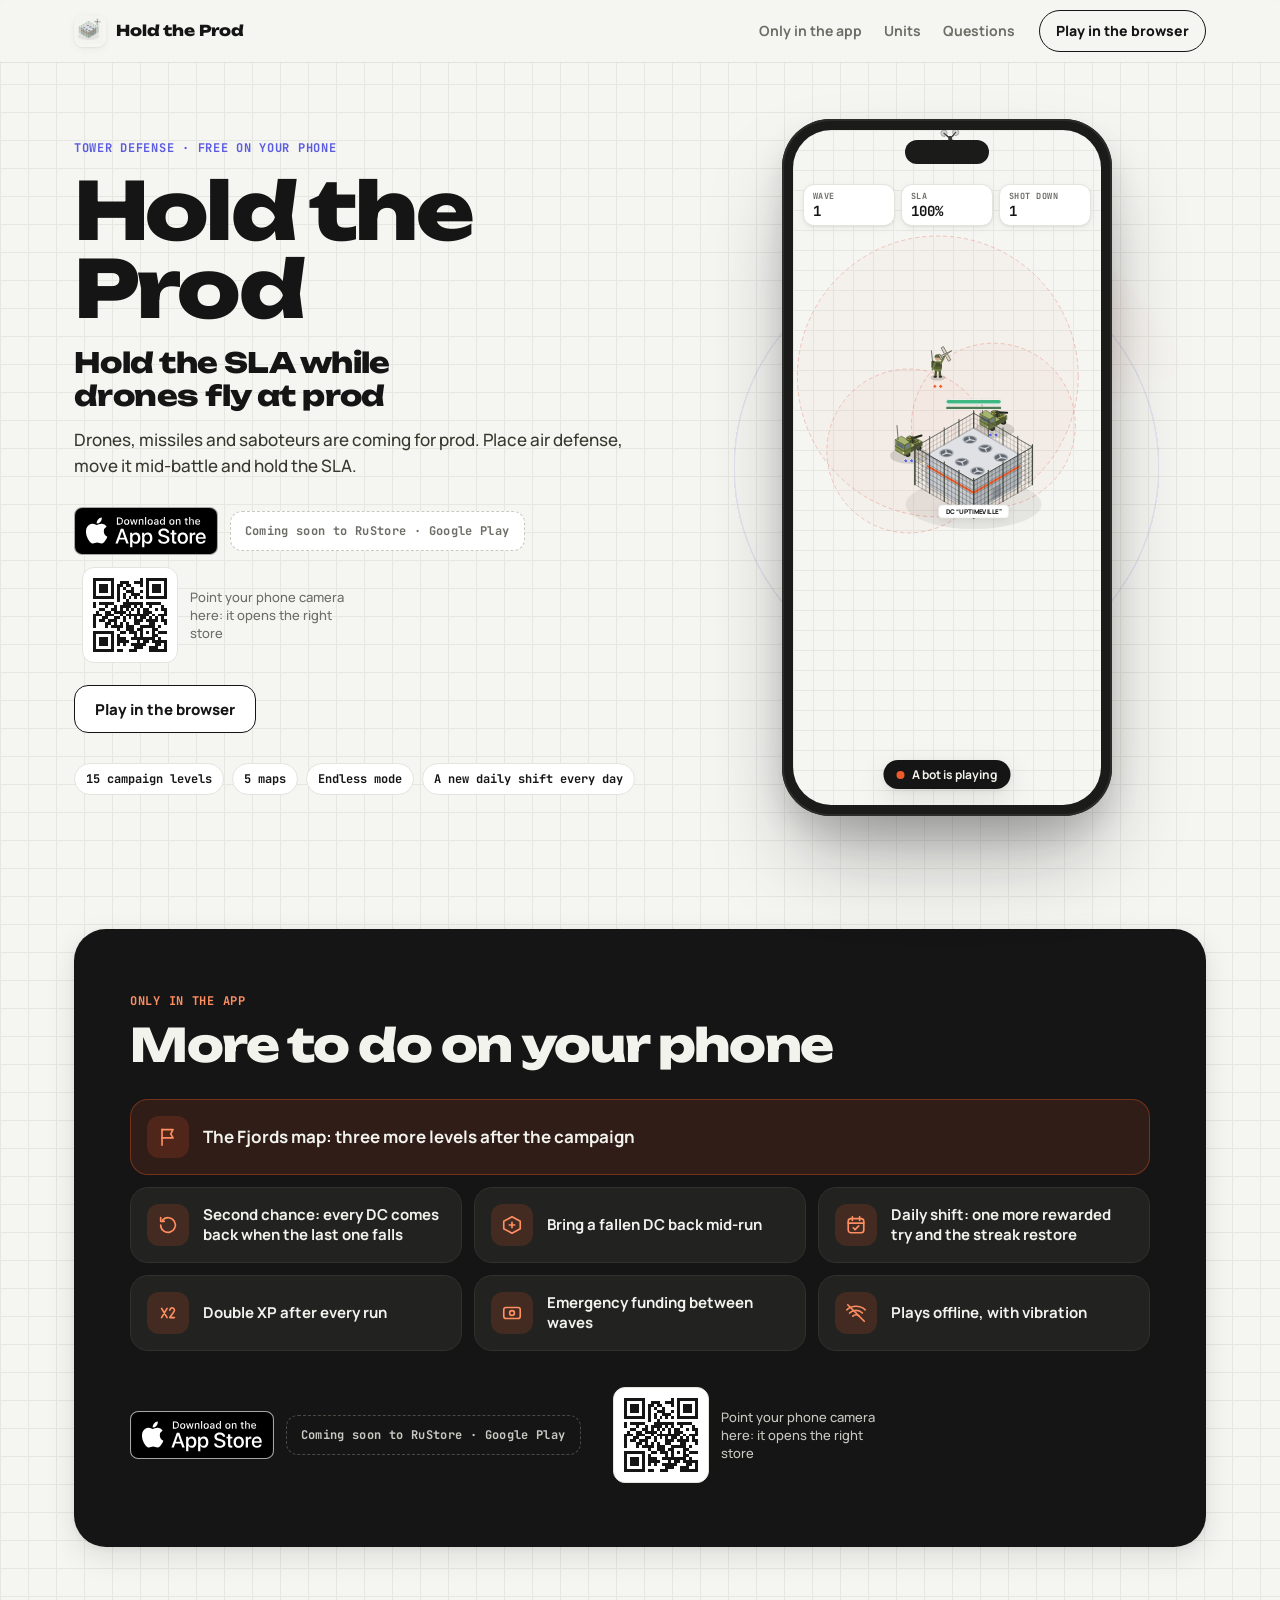
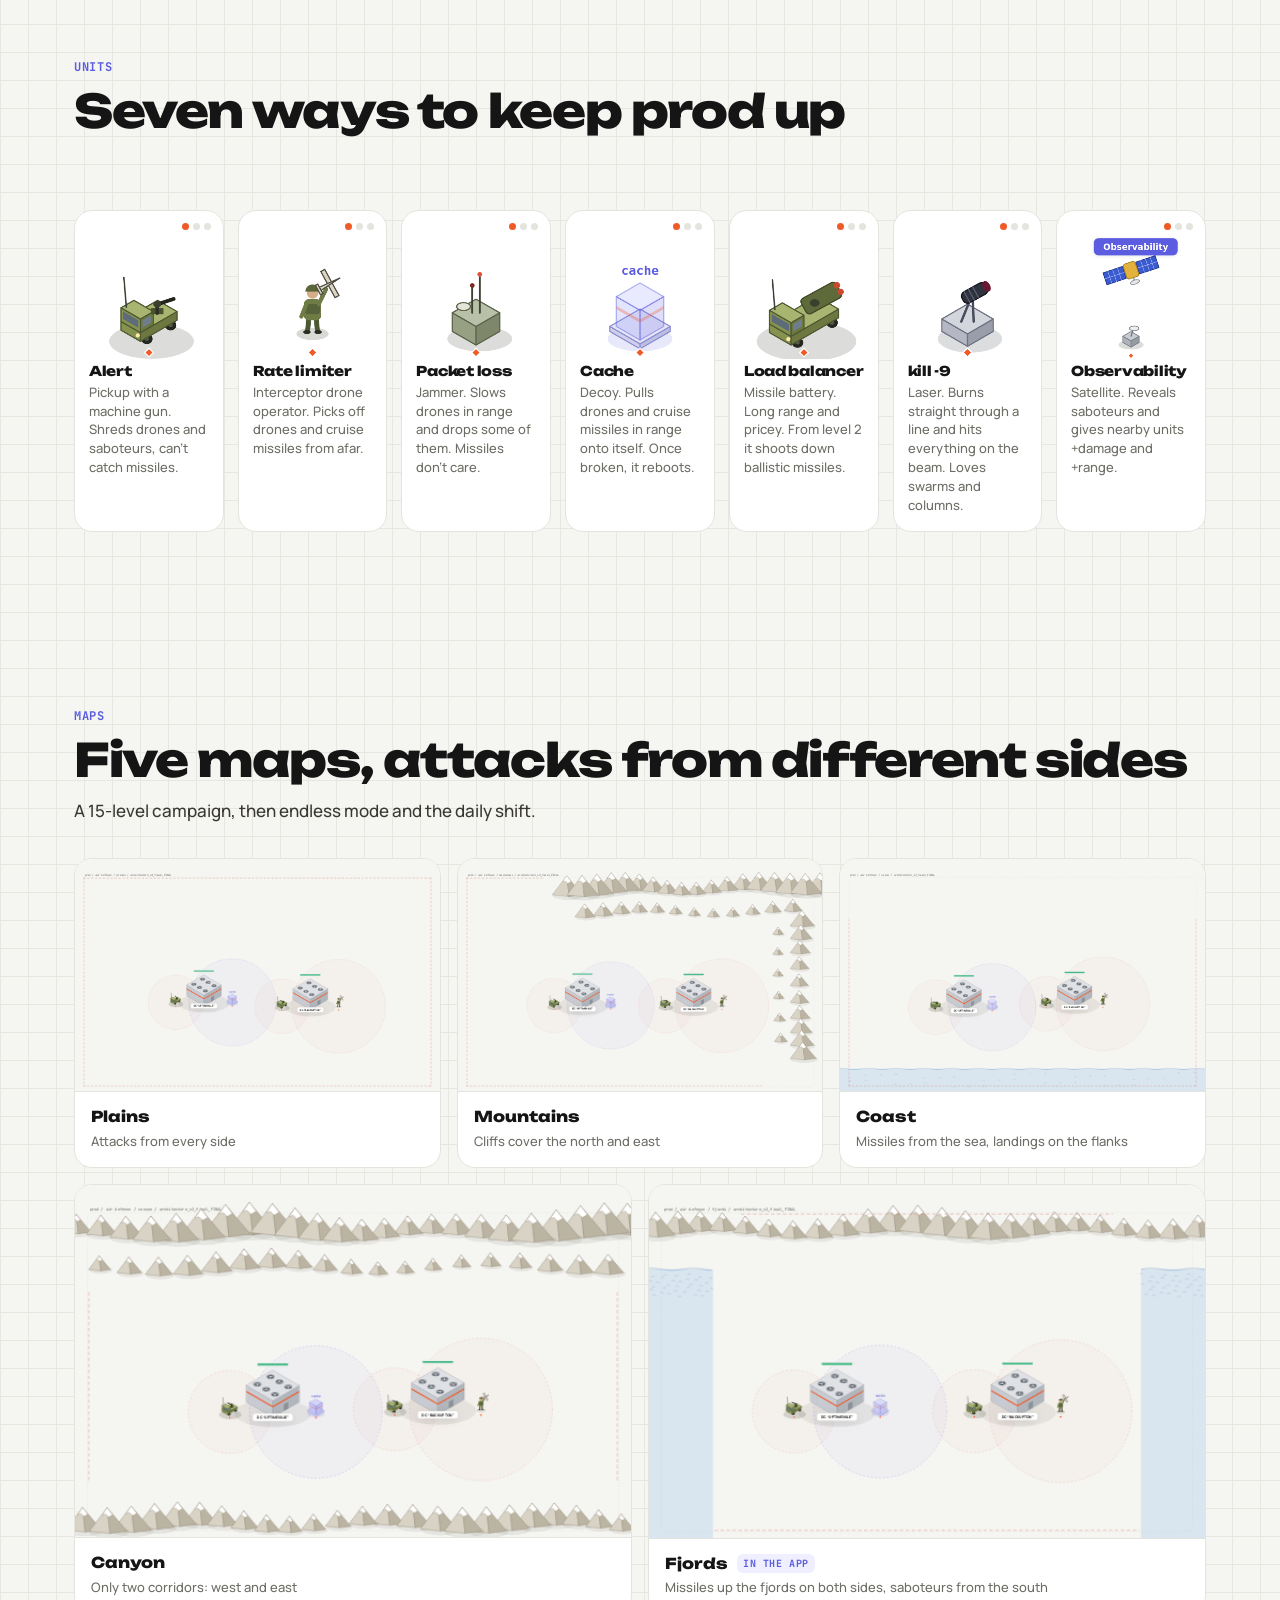
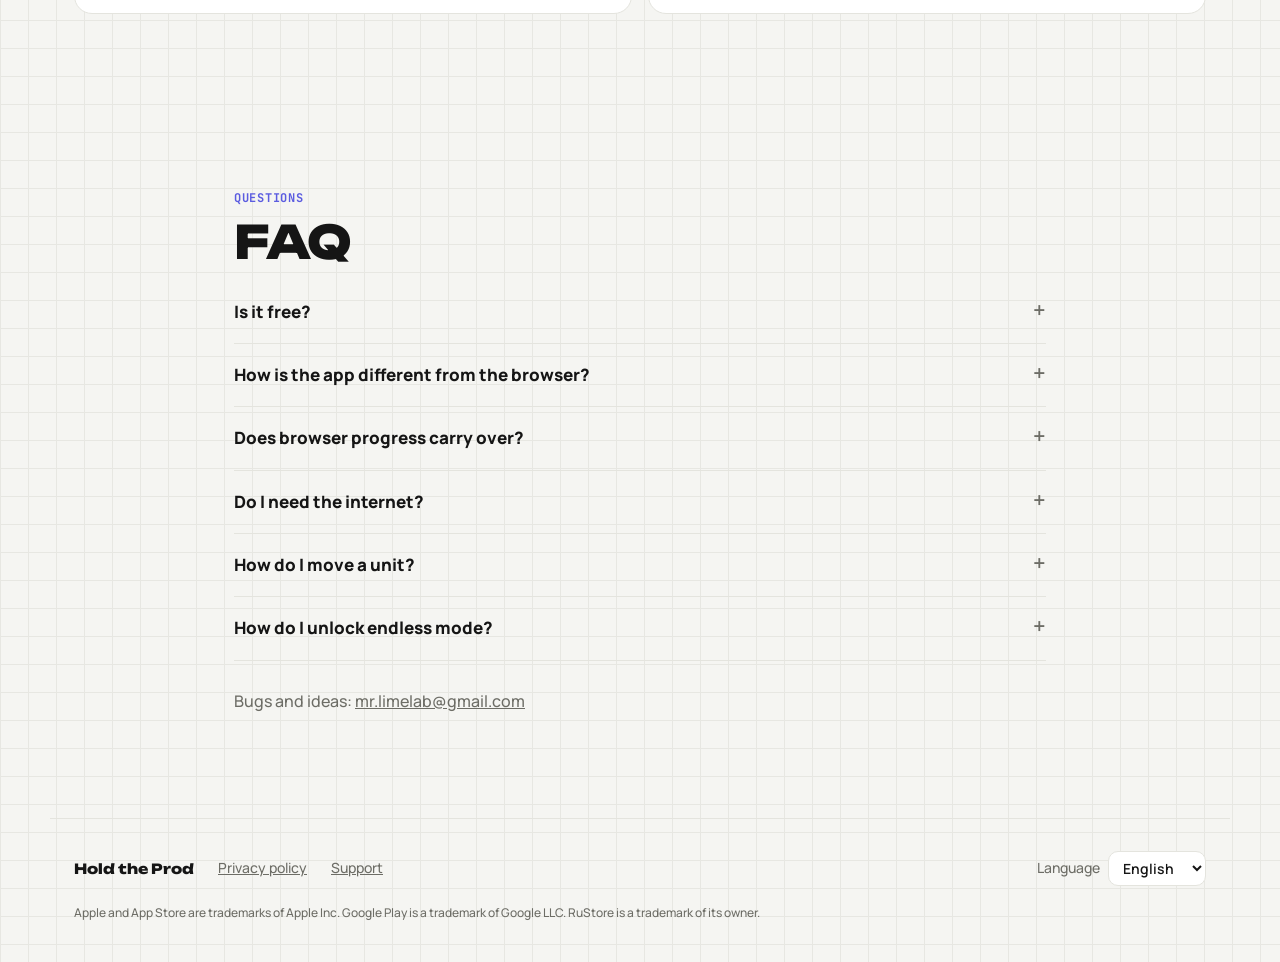
==== get/index.html @ 1a493202 "Обновление сайта" ====
<!doctype html>
<html lang="ru">
<head>
<meta charset="utf-8">
<meta name="viewport" content="width=device-width, initial-scale=1, viewport-fit=cover">
<meta name="robots" content="noindex">
<title>Собес в бигтех</title>
<link rel="icon" type="image/png" href="../assets/icon-192-Cb7BPJ0n.png">
  <script type="module" crossorigin src="../assets/get-COyIRzMe.js"></script>
  <link rel="modulepreload" crossorigin href="../assets/text-DWmyIHHG.js">
  <link rel="stylesheet" crossorigin href="../assets/text-DIE9NiNs.css">
</head>
<body data-get>
<main class="get-page">
  <img class="get-icon" src="../assets/icon-192-Cb7BPJ0n.png" alt="" width="88" height="88">
  <h1 id="title">Собес в бигтех</h1>
  <p id="msg">Открываем стор…</p>
  <div class="get" id="stores">
    <noscript>
      <a href="https://www.rustore.ru/catalog/app/ru.gomerge.holdtheprod">RuStore</a> ·
      <a href="https://apps.apple.com/app/id6823739955">App Store</a> ·
      <a href="https://play.google.com/store/apps/details?id=ru.gomerge.holdtheprod">Google Play</a>
    </noscript>
  </div>
  <a class="play" id="play" href="../play/">Играть в браузере</a>
</main>
</body>
</html>
---- assets/text-DIE9NiNs.css ----
@font-face{font-family:Unbounded;font-style:normal;font-display:swap;font-weight:700;src:url(./unbounded-cyrillic-700-normal-BnWDpkfm.woff2) format("woff2");unicode-range:U+0301,U+0400-045F,U+0490-0491,U+04B0-04B1,U+2116}@font-face{font-family:Unbounded;font-style:normal;font-display:swap;font-weight:700;src:url(./unbounded-latin-700-normal-CaoNriVp.woff2) format("woff2");unicode-range:U+0000-00FF,U+0131,U+0152-0153,U+02BB-02BC,U+02C6,U+02DA,U+02DC,U+0304,U+0308,U+0329,U+2000-206F,U+20AC,U+2122,U+2191,U+2193,U+2212,U+2215,U+FEFF,U+FFFD}@font-face{font-family:Unbounded;font-style:normal;font-display:swap;font-weight:800;src:url(./unbounded-cyrillic-800-normal--HlTIRd4.woff2) format("woff2");unicode-range:U+0301,U+0400-045F,U+0490-0491,U+04B0-04B1,U+2116}@font-face{font-family:Unbounded;font-style:normal;font-display:swap;font-weight:800;src:url(./unbounded-latin-800-normal-CN2Hxyoo.woff2) format("woff2");unicode-range:U+0000-00FF,U+0131,U+0152-0153,U+02BB-02BC,U+02C6,U+02DA,U+02DC,U+0304,U+0308,U+0329,U+2000-206F,U+20AC,U+2122,U+2191,U+2193,U+2212,U+2215,U+FEFF,U+FFFD}@font-face{font-family:Manrope;font-style:normal;font-display:swap;font-weight:500;src:url(./manrope-cyrillic-500-normal-B1OEZity.woff2) format("woff2");unicode-range:U+0301,U+0400-045F,U+0490-0491,U+04B0-04B1,U+2116}@font-face{font-family:Manrope;font-style:normal;font-display:swap;font-weight:500;src:url(./manrope-latin-500-normal-BYYD-dBL.woff2) format("woff2");unicode-range:U+0000-00FF,U+0131,U+0152-0153,U+02BB-02BC,U+02C6,U+02DA,U+02DC,U+0304,U+0308,U+0329,U+2000-206F,U+20AC,U+2122,U+2191,U+2193,U+2212,U+2215,U+FEFF,U+FFFD}@font-face{font-family:Manrope;font-style:normal;font-display:swap;font-weight:600;src:url(./manrope-cyrillic-600-normal-DvRl3Mj-.woff2) format("woff2");unicode-range:U+0301,U+0400-045F,U+0490-0491,U+04B0-04B1,U+2116}@font-face{font-family:Manrope;font-style:normal;font-display:swap;font-weight:600;src:url(./manrope-latin-600-normal-4f0koTD-.woff2) format("woff2");unicode-range:U+0000-00FF,U+0131,U+0152-0153,U+02BB-02BC,U+02C6,U+02DA,U+02DC,U+0304,U+0308,U+0329,U+2000-206F,U+20AC,U+2122,U+2191,U+2193,U+2212,U+2215,U+FEFF,U+FFFD}@font-face{font-family:Manrope;font-style:normal;font-display:swap;font-weight:700;src:url(./manrope-cyrillic-700-normal-Dw_fZAg2.woff2) format("woff2");unicode-range:U+0301,U+0400-045F,U+0490-0491,U+04B0-04B1,U+2116}@font-face{font-family:Manrope;font-style:normal;font-display:swap;font-weight:700;src:url(./manrope-latin-700-normal-BZp_XxE4.woff2) format("woff2");unicode-range:U+0000-00FF,U+0131,U+0152-0153,U+02BB-02BC,U+02C6,U+02DA,U+02DC,U+0304,U+0308,U+0329,U+2000-206F,U+20AC,U+2122,U+2191,U+2193,U+2212,U+2215,U+FEFF,U+FFFD}@font-face{font-family:Manrope;font-style:normal;font-display:swap;font-weight:800;src:url(./manrope-cyrillic-800-normal-AvdZ5mAV.woff2) format("woff2");unicode-range:U+0301,U+0400-045F,U+0490-0491,U+04B0-04B1,U+2116}@font-face{font-family:Manrope;font-style:normal;font-display:swap;font-weight:800;src:url(./manrope-latin-800-normal-BfWYOv1c.woff2) format("woff2");unicode-range:U+0000-00FF,U+0131,U+0152-0153,U+02BB-02BC,U+02C6,U+02DA,U+02DC,U+0304,U+0308,U+0329,U+2000-206F,U+20AC,U+2122,U+2191,U+2193,U+2212,U+2215,U+FEFF,U+FFFD}@font-face{font-family:JetBrains Mono;font-style:normal;font-display:swap;font-weight:500;src:url(./jetbrains-mono-cyrillic-500-normal-DmUKJPL_.woff2) format("woff2");unicode-range:U+0301,U+0400-045F,U+0490-0491,U+04B0-04B1,U+2116}@font-face{font-family:JetBrains Mono;font-style:normal;font-display:swap;font-weight:500;src:url(./jetbrains-mono-latin-500-normal-BWZEU5yA.woff2) format("woff2");unicode-range:U+0000-00FF,U+0131,U+0152-0153,U+02BB-02BC,U+02C6,U+02DA,U+02DC,U+0304,U+0308,U+0329,U+2000-206F,U+20AC,U+2122,U+2191,U+2193,U+2212,U+2215,U+FEFF,U+FFFD}@font-face{font-family:JetBrains Mono;font-style:normal;font-display:swap;font-weight:700;src:url(./jetbrains-mono-cyrillic-700-normal-BWTpRfYl.woff2) format("woff2");unicode-range:U+0301,U+0400-045F,U+0490-0491,U+04B0-04B1,U+2116}@font-face{font-family:JetBrains Mono;font-style:normal;font-display:swap;font-weight:700;src:url(./jetbrains-mono-latin-700-normal-BYuf6tUa.woff2) format("woff2");unicode-range:U+0000-00FF,U+0131,U+0152-0153,U+02BB-02BC,U+02C6,U+02DA,U+02DC,U+0304,U+0308,U+0329,U+2000-206F,U+20AC,U+2122,U+2191,U+2193,U+2212,U+2215,U+FEFF,U+FFFD}@font-face{font-family:Manrope;font-style:normal;font-display:swap;font-weight:500;src:url(./manrope-latin-ext-500-normal-dm74KBQw.woff2) format("woff2");unicode-range:U+20BD}@font-face{font-family:Manrope;font-style:normal;font-display:swap;font-weight:600;src:url(./manrope-latin-ext-600-normal-_gBojHdJ.woff2) format("woff2");unicode-range:U+20BD}@font-face{font-family:Manrope;font-style:normal;font-display:swap;font-weight:700;src:url(./manrope-latin-ext-700-normal-DYOwVNan.woff2) format("woff2");unicode-range:U+20BD}@font-face{font-family:Manrope;font-style:normal;font-display:swap;font-weight:800;src:url(./manrope-latin-ext-800-normal-DdFx7KEb.woff2) format("woff2");unicode-range:U+20BD}@font-face{font-family:JetBrains Mono;font-style:normal;font-display:swap;font-weight:500;src:url(./jetbrains-mono-latin-ext-500-normal-Cut-4mMH.woff2) format("woff2");unicode-range:U+20BD}@font-face{font-family:JetBrains Mono;font-style:normal;font-display:swap;font-weight:700;src:url(./jetbrains-mono-latin-ext-700-normal-CZipNAKV.woff2) format("woff2");unicode-range:U+20BD}:root{--paper:#f5f5f2;--grid:#e7e7e2;--ink:#151515;--muted:#6d6d66;--panel:#ffffff;--line:#e4e4de;--hover:#f3f3ef;--orange:#f05a28;--mint:#3fb883;--violet:#5b5ce0;--violet-soft:#efefff;--danger:#e0533d;--display:"Unbounded","Arial Black",system-ui,sans-serif;--body:"Manrope",system-ui,-apple-system,"Segoe UI",sans-serif;--mono:"JetBrains Mono",ui-monospace,Menlo,monospace;--sh-s:0 1px 2px rgba(20,20,20,.06),0 2px 8px rgba(20,20,20,.05);--sh-m:0 10px 30px rgba(20,20,20,.1),0 2px 6px rgba(20,20,20,.06);color-scheme:light}*{box-sizing:border-box}[hidden]{display:none!important}html{-webkit-text-size-adjust:100%;text-size-adjust:100%;scroll-behavior:smooth;scroll-padding-top:72px}body{margin:0;background-color:var(--paper);background-image:linear-gradient(var(--grid) 1px,transparent 1px),linear-gradient(90deg,var(--grid) 1px,transparent 1px);background-size:28px 28px;color:var(--ink);font:16px/1.55 var(--body);overflow-x:hidden}a{color:inherit}img{max-width:100%}button{font-family:inherit;color:inherit}:focus-visible{outline:2px solid var(--violet);outline-offset:3px;border-radius:6px}.eyebrow{font:700 12px var(--mono);letter-spacing:.06em;text-transform:uppercase;color:var(--violet)}.nav{position:sticky;top:0;z-index:20;display:flex;align-items:center;gap:24px;padding:10px max(24px,calc((100% - 1180px)/2 + 24px));background:#f5f5f2db;-webkit-backdrop-filter:blur(10px);backdrop-filter:blur(10px);border-bottom:1px solid var(--line)}.logo{display:flex;align-items:center;gap:10px;text-decoration:none;font:800 15px var(--display);letter-spacing:-.01em;white-space:nowrap}.logo img{border-radius:9px;box-shadow:var(--sh-s)}.links{display:flex;gap:22px;margin-left:auto}.links a{text-decoration:none;font-weight:700;font-size:14px;color:var(--muted)}.links a:hover{color:var(--ink)}.nav-play{text-decoration:none;font-weight:800;font-size:14px;padding:9px 16px;border-radius:999px;border:1.5px solid var(--ink);white-space:nowrap;transition:background .15s,color .15s}.nav-play:hover{background:var(--ink);color:var(--panel)}.hero{display:grid;grid-template-columns:minmax(0,1.05fr) minmax(0,.95fr);gap:40px;align-items:center;max-width:1180px;margin:0 auto;padding:40px 24px 72px;min-height:calc(100svh - 58px)}.hero h1{font:800 clamp(44px,6.2vw,84px)/.98 var(--display);letter-spacing:-.035em;margin:16px 0 18px;text-wrap:balance}.tagline{font:800 clamp(20px,2.2vw,28px)/1.2 var(--display);letter-spacing:-.02em;margin:0 0 14px;text-wrap:balance}.lead{font-size:17px;color:#38382f;max-width:50ch;margin:0 0 28px}.get{display:flex;flex-wrap:wrap;align-items:center;gap:12px}.badge{display:block;line-height:0;border-radius:9px;transition:transform .15s}.badge:hover{transform:translateY(-2px)}.badge img{height:48px;width:auto}.soon{display:inline-flex;align-items:center;min-height:40px;padding:6px 14px;border:1.5px dashed #c9c9c1;border-radius:12px;background:var(--panel);font:700 12px var(--mono);letter-spacing:.03em;color:var(--muted)}.qr{margin:0;display:flex;align-items:center;gap:12px;font-size:13px;line-height:1.4;color:var(--muted);max-width:270px}.qr img{width:96px;height:96px;flex:none;padding:4px;background:#fff;border:1px solid var(--line);border-radius:12px;image-rendering:pixelated}.hero .get .qr{margin-left:8px}.web{display:flex;flex-wrap:wrap;align-items:center;gap:8px 14px;margin-top:22px}.play{display:inline-flex;align-items:center;gap:10px;height:48px;padding:0 20px;border-radius:14px;border:1.5px solid var(--ink);font-weight:800;font-size:15px;text-decoration:none;background:var(--panel);transition:background .15s,color .15s}.play:hover,.no-store .play{background:var(--ink);color:var(--panel)}.no-store .play:before{content:"";width:9px;height:9px;border-radius:50%;background:var(--orange)}.facts{list-style:none;display:flex;flex-wrap:wrap;gap:8px;margin:30px 0 0;padding:0}.facts li{font:600 12px var(--mono);padding:7px 11px;border:1px solid var(--line);border-radius:999px;background:var(--panel)}.stage{position:relative;display:grid;place-items:center;min-height:min(720px,calc(100svh - 120px))}.radar{position:absolute;width:min(600px,100%);aspect-ratio:1;border-radius:50%;pointer-events:none;background:repeating-radial-gradient(circle,transparent 0 69px,rgba(91,92,224,.14) 70px 71px);-webkit-mask:radial-gradient(circle,#000 55%,transparent 72%);mask:radial-gradient(circle,#000 55%,transparent 72%)}.radar:after{content:"";position:absolute;inset:0;border-radius:50%;background:conic-gradient(from 0deg,#f05a2838,#f05a2800 70deg);animation:sweep 5s linear infinite}@keyframes sweep{to{transform:rotate(360deg)}}.phone{position:relative;width:min(330px,78vw);aspect-ratio:9/19;padding:11px;border-radius:48px;background:#1b1b1a;box-shadow:0 0 0 2px #2c2c2a inset,0 50px 90px -20px #14141461,0 18px 30px #1414141f;animation:float 7s ease-in-out infinite}.phone:before{content:"";position:absolute;z-index:3;top:21px;left:50%;width:84px;height:24px;margin-left:-42px;border-radius:14px;background:#1b1b1a}@keyframes float{50%{transform:translateY(-10px)}}.screen{position:relative;width:100%;height:100%;overflow:hidden;border-radius:38px;background-color:var(--paper);background-image:linear-gradient(var(--grid) 1px,transparent 1px),linear-gradient(90deg,var(--grid) 1px,transparent 1px);background-size:20px 20px}#battle{display:block;width:100%;height:100%}.phud{position:absolute;top:54px;left:10px;right:10px;display:flex;gap:6px;pointer-events:none}.phud span{flex:1;display:flex;flex-direction:column;padding:5px 9px;background:var(--panel);border:1px solid var(--line);border-radius:11px;box-shadow:var(--sh-s)}.phud small{font:700 8.5px var(--mono);letter-spacing:.06em;text-transform:uppercase;color:var(--muted)}.phud b{font:700 14px var(--mono);font-variant-numeric:tabular-nums}.live{position:absolute;left:50%;bottom:16px;transform:translate(-50%);display:flex;align-items:center;gap:8px;padding:6px 13px;border-radius:999px;background:var(--ink);color:#f3f3ee;font:700 12px var(--body);white-space:nowrap;box-shadow:var(--sh-m)}.live i{width:8px;height:8px;border-radius:50%;background:var(--orange);animation:blink 1.4s ease-in-out infinite}@keyframes blink{50%{opacity:.25}}.bot-end{position:absolute;inset:0;z-index:2;display:flex;flex-direction:column;align-items:center;justify-content:center;gap:16px;padding:28px;text-align:center;background:#f5f5f2e6;animation:fade .35s ease-out}.bot-end b{font:800 19px/1.25 var(--display);letter-spacing:-.02em;text-wrap:balance}.bot-end .get{justify-content:center}.bot-end .badge img{height:42px}.bot-end .soon{display:none}@keyframes fade{0%{opacity:0}}.watch{position:absolute;left:50%;top:50%;transform:translate(-50%,-50%);height:48px;padding:0 20px;border:0;border-radius:14px;background:var(--ink);color:var(--panel);font:800 15px var(--body);cursor:pointer;box-shadow:var(--sh-m)}.sec{max-width:1180px;margin:0 auto;padding:88px 24px}.sec h2{font:800 clamp(28px,3.6vw,46px)/1.05 var(--display);letter-spacing:-.03em;margin:12px 0 14px;text-wrap:balance}.sec-lead{max-width:62ch;color:#38382f;font-size:17px;margin:0 0 34px}.app{max-width:1132px;margin:24px auto;padding:64px 56px;border-radius:32px;background:var(--ink);color:#f3f3ee;box-shadow:var(--sh-m)}.app .eyebrow{color:#ff8f62}.app h2{margin-bottom:30px}.app .sec-lead{color:#c9c9c1}.perks{list-style:none;margin:0 0 36px;padding:0;display:grid;grid-template-columns:repeat(3,minmax(0,1fr));gap:12px}.perk{display:flex;align-items:center;gap:14px;padding:16px;border-radius:18px;background:#222220;border:1px solid #31312e;font-weight:700;font-size:15px;line-height:1.35}.perk.wide{grid-column:1/-1;background:#f05a281f;border-color:#f05a2859;font-size:17px}.pi{flex:none;display:grid;place-items:center;width:42px;height:42px;border-radius:12px;background:#f05a2829;color:#ff8f62}.pi svg{width:22px;height:22px;fill:none;stroke:currentColor;stroke-width:1.8;stroke-linecap:round;stroke-linejoin:round}.get-row{display:flex;flex-wrap:wrap;align-items:center;gap:20px 32px}.app .soon{background:transparent;border-color:#4a4a45;color:#c9c9c1}.app .qr{color:#c9c9c1}.units{display:grid;grid-template-columns:repeat(auto-fill,minmax(140px,1fr));gap:14px}.unit{position:relative;padding:10px 14px 16px;background:var(--panel);border:1px solid var(--line);border-radius:18px;cursor:pointer;transition:transform .2s,box-shadow .2s}.unit:hover{transform:translateY(-4px);box-shadow:var(--sh-m)}.unit canvas{display:block;width:100%;height:auto;aspect-ratio:130/150}.unit .lv{position:absolute;top:12px;right:12px;display:flex;gap:4px}.unit .lv i{width:7px;height:7px;border-radius:50%;background:var(--line)}.unit .lv i.on{background:var(--orange)}.unit h3{margin:4px 0;font:800 13.5px var(--display);letter-spacing:-.02em;overflow-wrap:break-word}.unit p{margin:0;font-size:13px;line-height:1.45;color:var(--muted)}.maps{display:grid;grid-template-columns:repeat(6,minmax(0,1fr));gap:16px}.map{grid-column:span 2}.map:nth-child(n+4){grid-column:span 3}.map{margin:0;overflow:hidden;background:var(--panel);border:1px solid var(--line);border-radius:18px}.map canvas{display:block;width:100%;height:auto;aspect-ratio:520/330;background:var(--paper)}.map figcaption{padding:12px 16px 16px;border-top:1px solid var(--line)}.map b{font:800 15px var(--display)}.map i{font:700 10px var(--mono);font-style:normal;text-transform:uppercase;letter-spacing:.06em;color:var(--violet);background:var(--violet-soft);padding:3px 6px;border-radius:6px;margin-left:6px;vertical-align:2px}.map span{display:block;font-size:13px;color:var(--muted);margin-top:2px}.faq{max-width:860px}.faq details{border-bottom:1px solid var(--line)}.faq summary{list-style:none;cursor:pointer;display:flex;justify-content:space-between;gap:16px;padding:18px 0;font-weight:800;font-size:17px}.faq summary::-webkit-details-marker{display:none}.faq summary:after{content:"+";font:600 22px/1 var(--body);color:var(--muted);transition:transform .2s}.faq details[open] summary:after{transform:rotate(45deg)}.faq details p{margin:0 0 18px;color:#38382f;max-width:65ch}.contact{margin-top:28px;color:var(--muted)}.foot{max-width:1180px;margin:0 auto;padding:32px 24px 40px;border-top:1px solid var(--line)}.foot-row{display:flex;flex-wrap:wrap;align-items:center;gap:12px 24px;font-size:14px}.foot-row a{color:var(--muted)}.logo-sm{font:800 14px var(--display)}.lang{margin-left:auto;display:flex;align-items:center;gap:8px;color:var(--muted)}.lang select{font:600 14px var(--body);padding:6px 10px;border-radius:10px;border:1px solid var(--line);background:var(--panel);color:var(--ink)}.legal{font-size:12px;color:var(--muted);margin:18px 0 0}.dock{position:fixed;z-index:30;left:12px;right:12px;bottom:max(12px,env(safe-area-inset-bottom));display:flex;justify-content:center;padding:10px;border-radius:18px;background:#fffffff0;-webkit-backdrop-filter:blur(10px);backdrop-filter:blur(10px);border:1px solid var(--line);box-shadow:var(--sh-m);animation:up .3s ease-out}.dock .get{justify-content:center}.dock .soon{display:none}@keyframes up{0%{transform:translateY(120%)}}.pre{opacity:0;transform:translateY(18px);transition:opacity .6s ease,transform .6s cubic-bezier(.2,.7,.2,1)}.pre.in{opacity:1;transform:none}.perk:nth-child(3n+2),.unit:nth-child(4n+2),.map:nth-child(3n+2){transition-delay:.08s}.perk:nth-child(3n),.unit:nth-child(4n+3),.map:nth-child(3n){transition-delay:.16s}.unit:nth-child(4n){transition-delay:.24s}@media(max-width:860px){.nav{gap:12px;padding:10px 16px}.links{display:none}.nav-play{margin-left:auto;padding:8px 12px;font-size:13px}.hero{grid-template-columns:minmax(0,1fr);gap:0;padding:18px 16px 40px;min-height:0}.hero-text{display:contents}.hero .eyebrow{order:1}.hero h1{order:2;font-size:clamp(38px,11vw,56px);margin:10px 0}.tagline{order:3;font-size:19px}.stage{order:4;min-height:0;margin:6px 0 18px}.hero .get{order:5}.web{order:6;margin-top:16px}.lead{order:7;margin:22px 0 0;font-size:16px}.facts{order:8;margin-top:18px}.radar{display:none}.phone{width:100%;aspect-ratio:auto;height:min(56svh,520px);padding:0;border-radius:24px;background:none;box-shadow:var(--sh-m);animation:none}.phone:before{display:none}.screen{border-radius:24px;border:1px solid var(--line)}.phud{top:10px}.badge img{height:52px}.sec{padding:56px 16px}.app{margin:8px;padding:40px 20px;border-radius:24px}.perks{grid-template-columns:minmax(0,1fr)}.units{grid-template-columns:repeat(2,minmax(0,1fr));gap:10px}.maps{grid-template-columns:minmax(0,1fr)}.map,.map:nth-child(n+4){grid-column:auto}.foot{padding-bottom:110px}.lang{margin-left:0}}@media(prefers-reduced-motion:reduce){html{scroll-behavior:auto}.radar:after,.phone,.live i,.bot-end,.dock{animation:none}.pre{opacity:1;transform:none;transition:none}}.get-page{min-height:100svh;display:flex;flex-direction:column;align-items:center;justify-content:center;gap:16px;padding:24px;text-align:center}.get-page h1{margin:0;font:800 28px/1.1 var(--display);letter-spacing:-.02em}.get-page p{margin:0;color:var(--muted)}.get-page .get{justify-content:center}.get-icon{border-radius:22px;box-shadow:var(--sh-m)}
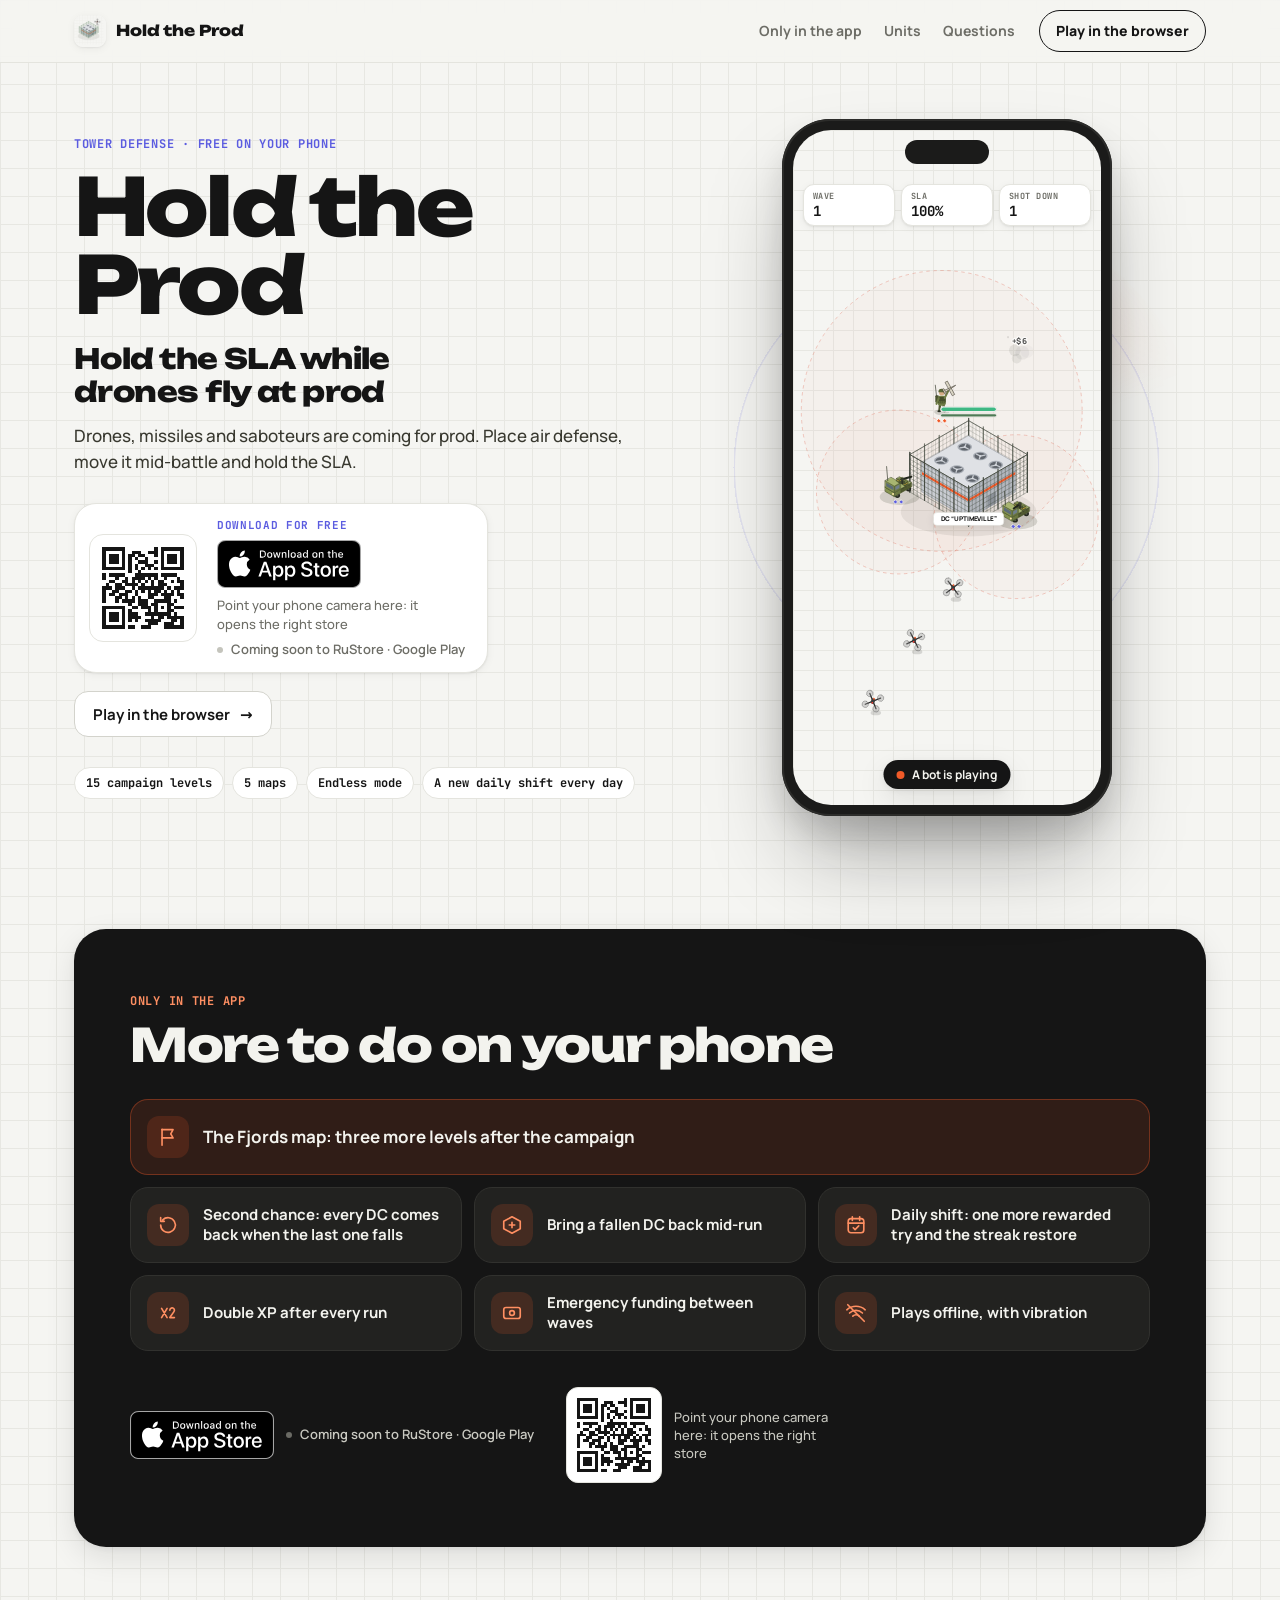
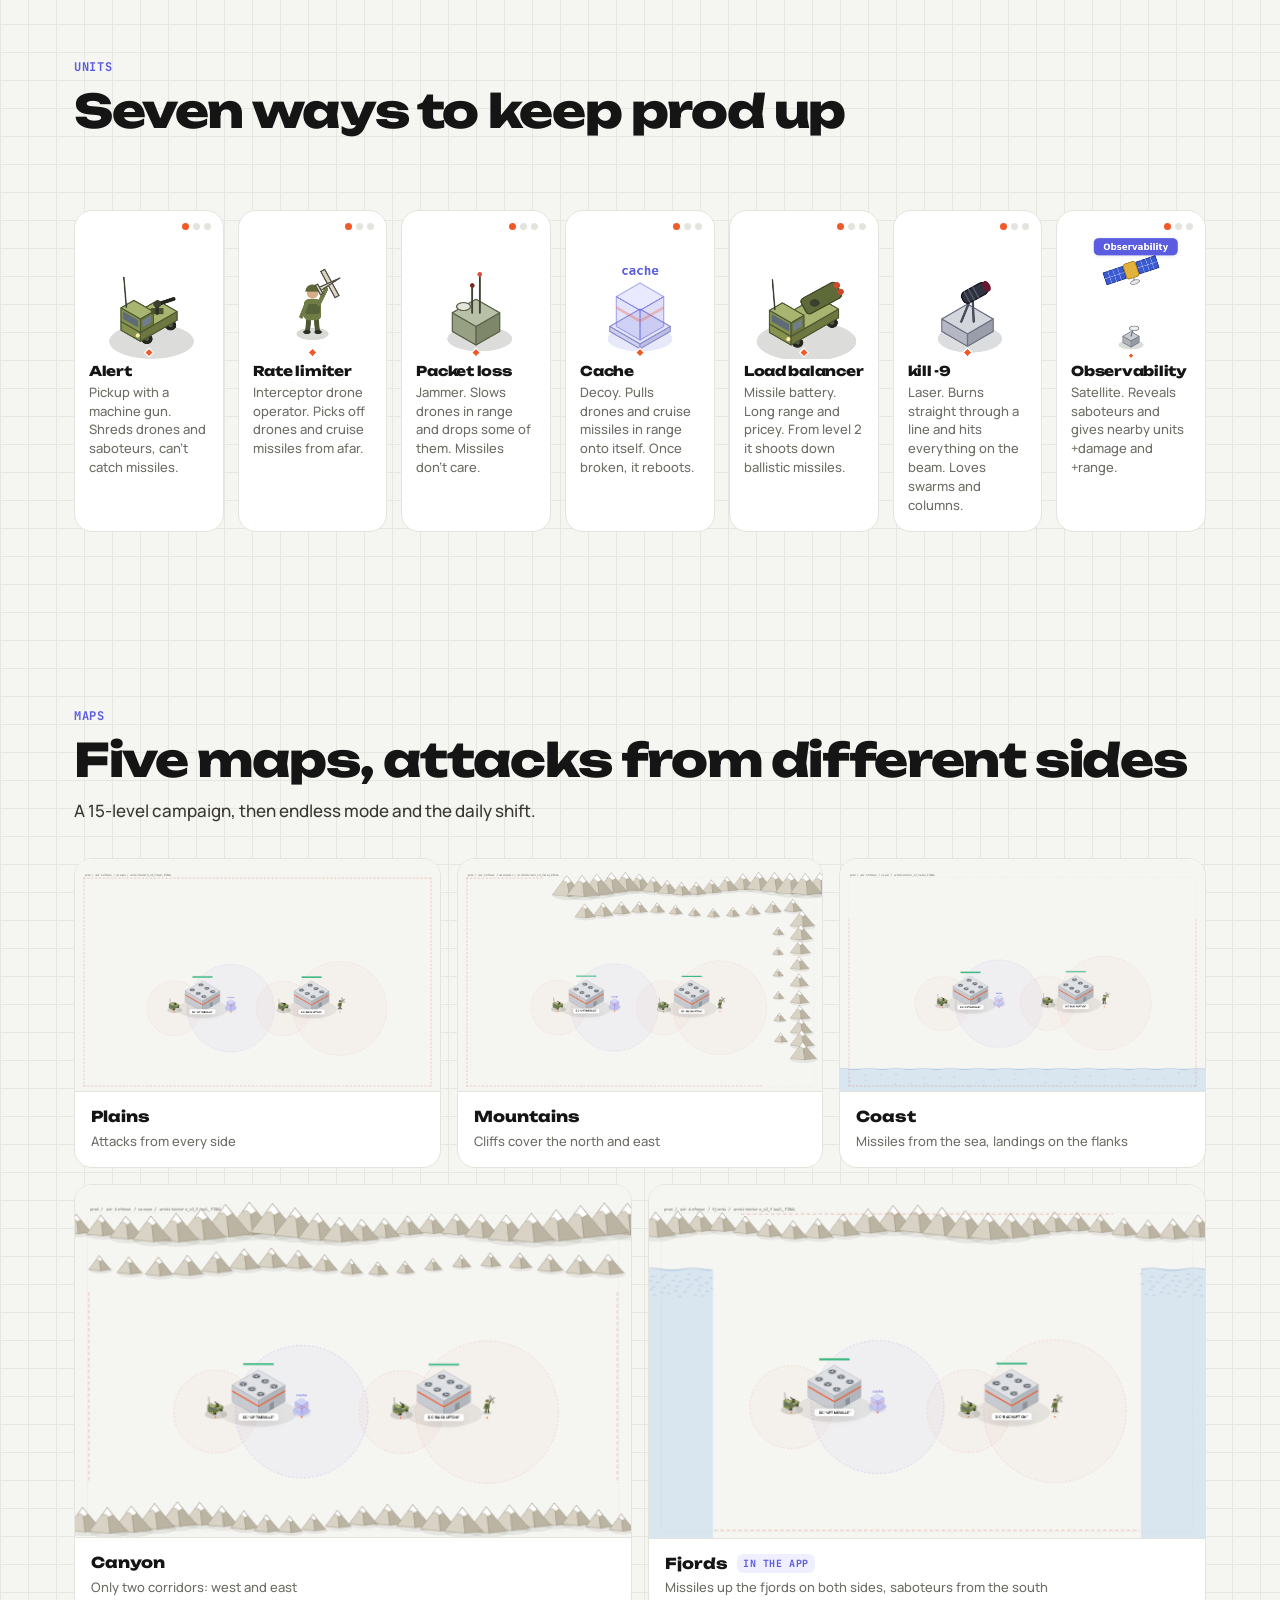
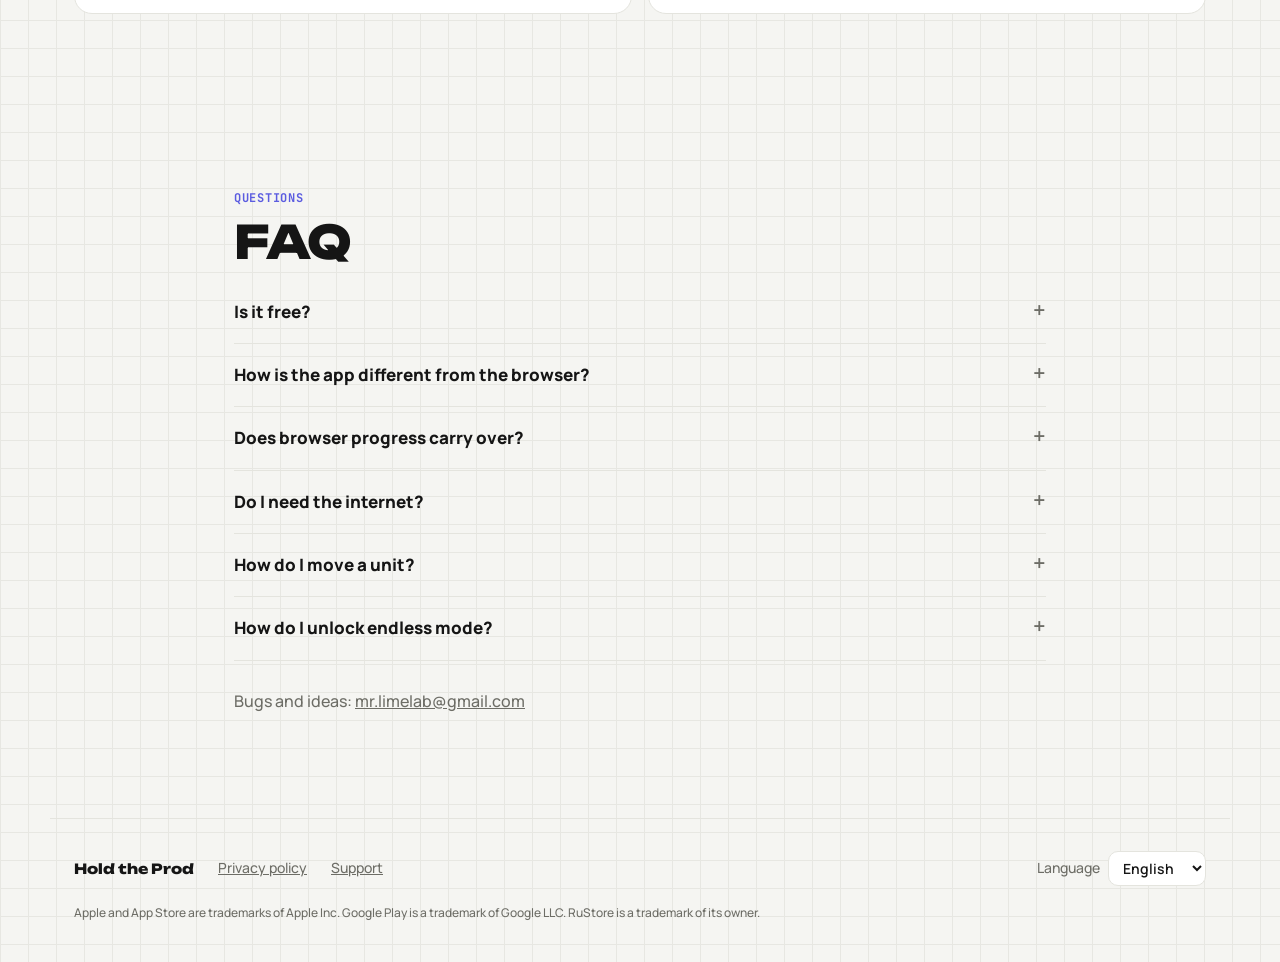
==== commit 0901206d: "Обновление сайта" ====
--- a/get/index.html
+++ b/get/index.html
@@ -6,9 +6,9 @@
 <meta name="robots" content="noindex">
 <title>Собес в бигтех</title>
 <link rel="icon" type="image/png" href="../assets/icon-192-Cb7BPJ0n.png">
-  <script type="module" crossorigin src="../assets/get-COyIRzMe.js"></script>
-  <link rel="modulepreload" crossorigin href="../assets/text-DWmyIHHG.js">
-  <link rel="stylesheet" crossorigin href="../assets/text-DIE9NiNs.css">
+  <script type="module" crossorigin src="../assets/get-DKgssnjl.js"></script>
+  <link rel="modulepreload" crossorigin href="../assets/text-o81k3Hlo.js">
+  <link rel="stylesheet" crossorigin href="../assets/text-f6hk7N0g.css">
 </head>
 <body data-get>
 <main class="get-page">
--- a/assets/text-f6hk7N0g.css
+++ b/assets/text-f6hk7N0g.css
@@ -0,0 +1 @@
+@font-face{font-family:Unbounded;font-style:normal;font-display:swap;font-weight:700;src:url(./unbounded-cyrillic-700-normal-BnWDpkfm.woff2) format("woff2");unicode-range:U+0301,U+0400-045F,U+0490-0491,U+04B0-04B1,U+2116}@font-face{font-family:Unbounded;font-style:normal;font-display:swap;font-weight:700;src:url(./unbounded-latin-700-normal-CaoNriVp.woff2) format("woff2");unicode-range:U+0000-00FF,U+0131,U+0152-0153,U+02BB-02BC,U+02C6,U+02DA,U+02DC,U+0304,U+0308,U+0329,U+2000-206F,U+20AC,U+2122,U+2191,U+2193,U+2212,U+2215,U+FEFF,U+FFFD}@font-face{font-family:Unbounded;font-style:normal;font-display:swap;font-weight:800;src:url(./unbounded-cyrillic-800-normal--HlTIRd4.woff2) format("woff2");unicode-range:U+0301,U+0400-045F,U+0490-0491,U+04B0-04B1,U+2116}@font-face{font-family:Unbounded;font-style:normal;font-display:swap;font-weight:800;src:url(./unbounded-latin-800-normal-CN2Hxyoo.woff2) format("woff2");unicode-range:U+0000-00FF,U+0131,U+0152-0153,U+02BB-02BC,U+02C6,U+02DA,U+02DC,U+0304,U+0308,U+0329,U+2000-206F,U+20AC,U+2122,U+2191,U+2193,U+2212,U+2215,U+FEFF,U+FFFD}@font-face{font-family:Manrope;font-style:normal;font-display:swap;font-weight:500;src:url(./manrope-cyrillic-500-normal-B1OEZity.woff2) format("woff2");unicode-range:U+0301,U+0400-045F,U+0490-0491,U+04B0-04B1,U+2116}@font-face{font-family:Manrope;font-style:normal;font-display:swap;font-weight:500;src:url(./manrope-latin-500-normal-BYYD-dBL.woff2) format("woff2");unicode-range:U+0000-00FF,U+0131,U+0152-0153,U+02BB-02BC,U+02C6,U+02DA,U+02DC,U+0304,U+0308,U+0329,U+2000-206F,U+20AC,U+2122,U+2191,U+2193,U+2212,U+2215,U+FEFF,U+FFFD}@font-face{font-family:Manrope;font-style:normal;font-display:swap;font-weight:600;src:url(./manrope-cyrillic-600-normal-DvRl3Mj-.woff2) format("woff2");unicode-range:U+0301,U+0400-045F,U+0490-0491,U+04B0-04B1,U+2116}@font-face{font-family:Manrope;font-style:normal;font-display:swap;font-weight:600;src:url(./manrope-latin-600-normal-4f0koTD-.woff2) format("woff2");unicode-range:U+0000-00FF,U+0131,U+0152-0153,U+02BB-02BC,U+02C6,U+02DA,U+02DC,U+0304,U+0308,U+0329,U+2000-206F,U+20AC,U+2122,U+2191,U+2193,U+2212,U+2215,U+FEFF,U+FFFD}@font-face{font-family:Manrope;font-style:normal;font-display:swap;font-weight:700;src:url(./manrope-cyrillic-700-normal-Dw_fZAg2.woff2) format("woff2");unicode-range:U+0301,U+0400-045F,U+0490-0491,U+04B0-04B1,U+2116}@font-face{font-family:Manrope;font-style:normal;font-display:swap;font-weight:700;src:url(./manrope-latin-700-normal-BZp_XxE4.woff2) format("woff2");unicode-range:U+0000-00FF,U+0131,U+0152-0153,U+02BB-02BC,U+02C6,U+02DA,U+02DC,U+0304,U+0308,U+0329,U+2000-206F,U+20AC,U+2122,U+2191,U+2193,U+2212,U+2215,U+FEFF,U+FFFD}@font-face{font-family:Manrope;font-style:normal;font-display:swap;font-weight:800;src:url(./manrope-cyrillic-800-normal-AvdZ5mAV.woff2) format("woff2");unicode-range:U+0301,U+0400-045F,U+0490-0491,U+04B0-04B1,U+2116}@font-face{font-family:Manrope;font-style:normal;font-display:swap;font-weight:800;src:url(./manrope-latin-800-normal-BfWYOv1c.woff2) format("woff2");unicode-range:U+0000-00FF,U+0131,U+0152-0153,U+02BB-02BC,U+02C6,U+02DA,U+02DC,U+0304,U+0308,U+0329,U+2000-206F,U+20AC,U+2122,U+2191,U+2193,U+2212,U+2215,U+FEFF,U+FFFD}@font-face{font-family:JetBrains Mono;font-style:normal;font-display:swap;font-weight:500;src:url(./jetbrains-mono-cyrillic-500-normal-DmUKJPL_.woff2) format("woff2");unicode-range:U+0301,U+0400-045F,U+0490-0491,U+04B0-04B1,U+2116}@font-face{font-family:JetBrains Mono;font-style:normal;font-display:swap;font-weight:500;src:url(./jetbrains-mono-latin-500-normal-BWZEU5yA.woff2) format("woff2");unicode-range:U+0000-00FF,U+0131,U+0152-0153,U+02BB-02BC,U+02C6,U+02DA,U+02DC,U+0304,U+0308,U+0329,U+2000-206F,U+20AC,U+2122,U+2191,U+2193,U+2212,U+2215,U+FEFF,U+FFFD}@font-face{font-family:JetBrains Mono;font-style:normal;font-display:swap;font-weight:700;src:url(./jetbrains-mono-cyrillic-700-normal-BWTpRfYl.woff2) format("woff2");unicode-range:U+0301,U+0400-045F,U+0490-0491,U+04B0-04B1,U+2116}@font-face{font-family:JetBrains Mono;font-style:normal;font-display:swap;font-weight:700;src:url(./jetbrains-mono-latin-700-normal-BYuf6tUa.woff2) format("woff2");unicode-range:U+0000-00FF,U+0131,U+0152-0153,U+02BB-02BC,U+02C6,U+02DA,U+02DC,U+0304,U+0308,U+0329,U+2000-206F,U+20AC,U+2122,U+2191,U+2193,U+2212,U+2215,U+FEFF,U+FFFD}@font-face{font-family:Manrope;font-style:normal;font-display:swap;font-weight:500;src:url(./manrope-latin-ext-500-normal-dm74KBQw.woff2) format("woff2");unicode-range:U+20BD}@font-face{font-family:Manrope;font-style:normal;font-display:swap;font-weight:600;src:url(./manrope-latin-ext-600-normal-_gBojHdJ.woff2) format("woff2");unicode-range:U+20BD}@font-face{font-family:Manrope;font-style:normal;font-display:swap;font-weight:700;src:url(./manrope-latin-ext-700-normal-DYOwVNan.woff2) format("woff2");unicode-range:U+20BD}@font-face{font-family:Manrope;font-style:normal;font-display:swap;font-weight:800;src:url(./manrope-latin-ext-800-normal-DdFx7KEb.woff2) format("woff2");unicode-range:U+20BD}@font-face{font-family:JetBrains Mono;font-style:normal;font-display:swap;font-weight:500;src:url(./jetbrains-mono-latin-ext-500-normal-Cut-4mMH.woff2) format("woff2");unicode-range:U+20BD}@font-face{font-family:JetBrains Mono;font-style:normal;font-display:swap;font-weight:700;src:url(./jetbrains-mono-latin-ext-700-normal-CZipNAKV.woff2) format("woff2");unicode-range:U+20BD}:root{--paper:#f5f5f2;--grid:#e7e7e2;--ink:#151515;--muted:#6d6d66;--panel:#ffffff;--line:#e4e4de;--hover:#f3f3ef;--orange:#f05a28;--mint:#3fb883;--violet:#5b5ce0;--violet-soft:#efefff;--danger:#e0533d;--display:"Unbounded","Arial Black",system-ui,sans-serif;--body:"Manrope",system-ui,-apple-system,"Segoe UI",sans-serif;--mono:"JetBrains Mono",ui-monospace,Menlo,monospace;--sh-s:0 1px 2px rgba(20,20,20,.06),0 2px 8px rgba(20,20,20,.05);--sh-m:0 10px 30px rgba(20,20,20,.1),0 2px 6px rgba(20,20,20,.06);color-scheme:light}*{box-sizing:border-box}[hidden]{display:none!important}html{-webkit-text-size-adjust:100%;text-size-adjust:100%;scroll-behavior:smooth;scroll-padding-top:72px}body{margin:0;background-color:var(--paper);background-image:linear-gradient(var(--grid) 1px,transparent 1px),linear-gradient(90deg,var(--grid) 1px,transparent 1px);background-size:28px 28px;color:var(--ink);font:16px/1.55 var(--body);overflow-x:hidden}a{color:inherit}img{max-width:100%}button{font-family:inherit;color:inherit}:focus-visible{outline:2px solid var(--violet);outline-offset:3px;border-radius:6px}.eyebrow{font:700 12px var(--mono);letter-spacing:.06em;text-transform:uppercase;color:var(--violet)}.nav{position:sticky;top:0;z-index:20;display:flex;align-items:center;gap:24px;padding:10px max(24px,calc((100% - 1180px)/2 + 24px));background:#f5f5f2db;-webkit-backdrop-filter:blur(10px);backdrop-filter:blur(10px);border-bottom:1px solid var(--line)}.logo{display:flex;align-items:center;gap:10px;text-decoration:none;font:800 15px var(--display);letter-spacing:-.01em;white-space:nowrap}.logo img{border-radius:9px;box-shadow:var(--sh-s)}.links{display:flex;gap:22px;margin-left:auto}.links a{text-decoration:none;font-weight:700;font-size:14px;color:var(--muted)}.links a:hover{color:var(--ink)}.nav-play{text-decoration:none;font-weight:800;font-size:14px;padding:9px 16px;border-radius:999px;border:1.5px solid var(--ink);white-space:nowrap;transition:background .15s,color .15s}.nav-play:hover{background:var(--ink);color:var(--panel)}.hero{display:grid;grid-template-columns:minmax(0,1.05fr) minmax(0,.95fr);gap:40px;align-items:center;max-width:1180px;margin:0 auto;padding:40px 24px 72px;min-height:calc(100svh - 58px)}.hero h1{font:800 clamp(44px,6.2vw,84px)/.98 var(--display);letter-spacing:-.035em;margin:16px 0 18px;text-wrap:balance}.tagline{font:800 clamp(20px,2.2vw,28px)/1.2 var(--display);letter-spacing:-.02em;margin:0 0 14px;text-wrap:balance}.lead{font-size:17px;color:#38382f;max-width:50ch;margin:0 0 28px}.get{display:flex;flex-wrap:wrap;align-items:center;gap:12px}.badge{display:block;line-height:0;border-radius:9px;transition:transform .15s}.badge:hover{transform:translateY(-2px)}.badge img{height:48px;width:auto}.soon{margin:0;display:inline-flex;align-items:center;gap:8px;font-size:13px;font-weight:600;line-height:1.35;color:var(--muted)}.soon:before{content:"";width:6px;height:6px;flex:none;border-radius:50%;background:#c4c4bc}.qr{margin:0;display:flex;align-items:center;gap:12px;font-size:13px;line-height:1.4;color:var(--muted);max-width:270px}.qr img{width:96px;height:96px;flex:none;padding:4px;background:#fff;border:1px solid var(--line);border-radius:12px;image-rendering:pixelated}.get-card{display:inline-flex;align-items:center;gap:20px;max-width:100%;padding:14px 22px 14px 14px;background:var(--panel);border:1px solid var(--line);border-radius:22px;box-shadow:var(--sh-s)}.qr-img{width:108px;height:108px;flex:none;padding:6px;background:#fff;border:1px solid var(--line);border-radius:14px;image-rendering:pixelated}.get-main{display:flex;flex-direction:column;align-items:flex-start;gap:8px;min-width:0}.get-label{font:700 11px var(--mono);letter-spacing:.06em;text-transform:uppercase;color:var(--violet)}.get-note{margin:0;font-size:13px;line-height:1.4;color:var(--muted);max-width:30ch}.web{display:flex;flex-wrap:wrap;align-items:center;gap:8px 14px;margin-top:18px}.play{display:inline-flex;align-items:center;gap:10px;height:46px;padding:0 18px;border-radius:14px;border:1.5px solid #d3d3cc;font-weight:700;font-size:15px;text-decoration:none;background:var(--panel);transition:border-color .15s,background .15s,color .15s}.play:after{content:"→";font-weight:700;transition:transform .15s}.play:hover{border-color:var(--ink)}.play:hover:after{transform:translate(3px)}.no-store .play{background:var(--ink);border-color:var(--ink);color:var(--panel)}.no-store .play:before{content:"";width:9px;height:9px;border-radius:50%;background:var(--orange)}.facts{list-style:none;display:flex;flex-wrap:wrap;gap:8px;margin:30px 0 0;padding:0}.facts li{font:600 12px var(--mono);padding:7px 11px;border:1px solid var(--line);border-radius:999px;background:var(--panel)}.stage{position:relative;display:grid;place-items:center;min-height:min(720px,calc(100svh - 120px))}.radar{position:absolute;width:min(600px,100%);aspect-ratio:1;border-radius:50%;pointer-events:none;background:repeating-radial-gradient(circle,transparent 0 69px,rgba(91,92,224,.14) 70px 71px);-webkit-mask:radial-gradient(circle,#000 55%,transparent 72%);mask:radial-gradient(circle,#000 55%,transparent 72%)}.radar:after{content:"";position:absolute;inset:0;border-radius:50%;background:conic-gradient(from 0deg,#f05a2838,#f05a2800 70deg);animation:sweep 5s linear infinite}@keyframes sweep{to{transform:rotate(360deg)}}.phone{position:relative;width:min(330px,78vw);aspect-ratio:9/19;padding:11px;border-radius:48px;background:#1b1b1a;box-shadow:0 0 0 2px #2c2c2a inset,0 50px 90px -20px #14141461,0 18px 30px #1414141f;animation:float 7s ease-in-out infinite}.phone:before{content:"";position:absolute;z-index:3;top:21px;left:50%;width:84px;height:24px;margin-left:-42px;border-radius:14px;background:#1b1b1a}@keyframes float{50%{transform:translateY(-10px)}}.screen{position:relative;width:100%;height:100%;overflow:hidden;border-radius:38px;background-color:var(--paper);background-image:linear-gradient(var(--grid) 1px,transparent 1px),linear-gradient(90deg,var(--grid) 1px,transparent 1px);background-size:20px 20px}#battle{display:block;width:100%;height:100%}.phud{position:absolute;top:54px;left:10px;right:10px;display:flex;gap:6px;pointer-events:none}.phud span{flex:1;display:flex;flex-direction:column;padding:5px 9px;background:var(--panel);border:1px solid var(--line);border-radius:11px;box-shadow:var(--sh-s)}.phud small{font:700 8.5px var(--mono);letter-spacing:.06em;text-transform:uppercase;color:var(--muted)}.phud b{font:700 14px var(--mono);font-variant-numeric:tabular-nums}.live{position:absolute;left:50%;bottom:16px;transform:translate(-50%);display:flex;align-items:center;gap:8px;padding:6px 13px;border-radius:999px;background:var(--ink);color:#f3f3ee;font:700 12px var(--body);white-space:nowrap;box-shadow:var(--sh-m)}.live i{width:8px;height:8px;border-radius:50%;background:var(--orange);animation:blink 1.4s ease-in-out infinite}@keyframes blink{50%{opacity:.25}}.bot-end{position:absolute;inset:0;z-index:2;display:flex;flex-direction:column;align-items:center;justify-content:center;gap:16px;padding:28px;text-align:center;background:#f5f5f2e6;animation:fade .35s ease-out}.bot-end b{font:800 19px/1.25 var(--display);letter-spacing:-.02em;text-wrap:balance}.bot-end .get{justify-content:center}.bot-end .badge img{height:42px}.bot-end .soon{display:none}@keyframes fade{0%{opacity:0}}.watch{position:absolute;left:50%;top:50%;transform:translate(-50%,-50%);height:48px;padding:0 20px;border:0;border-radius:14px;background:var(--ink);color:var(--panel);font:800 15px var(--body);cursor:pointer;box-shadow:var(--sh-m)}.sec{max-width:1180px;margin:0 auto;padding:88px 24px}.sec h2{font:800 clamp(28px,3.6vw,46px)/1.05 var(--display);letter-spacing:-.03em;margin:12px 0 14px;text-wrap:balance}.sec-lead{max-width:62ch;color:#38382f;font-size:17px;margin:0 0 34px}.app{max-width:1132px;margin:24px auto;padding:64px 56px;border-radius:32px;background:var(--ink);color:#f3f3ee;box-shadow:var(--sh-m)}.app .eyebrow{color:#ff8f62}.app h2{margin-bottom:30px}.app .sec-lead{color:#c9c9c1}.perks{list-style:none;margin:0 0 36px;padding:0;display:grid;grid-template-columns:repeat(3,minmax(0,1fr));gap:12px}.perk{display:flex;align-items:center;gap:14px;padding:16px;border-radius:18px;background:#222220;border:1px solid #31312e;font-weight:700;font-size:15px;line-height:1.35}.perk.wide{grid-column:1/-1;background:#f05a281f;border-color:#f05a2859;font-size:17px}.pi{flex:none;display:grid;place-items:center;width:42px;height:42px;border-radius:12px;background:#f05a2829;color:#ff8f62}.pi svg{width:22px;height:22px;fill:none;stroke:currentColor;stroke-width:1.8;stroke-linecap:round;stroke-linejoin:round}.get-row{display:flex;flex-wrap:wrap;align-items:center;gap:20px 32px}.app .soon{color:#c9c9c1}.app .soon:before{background:#6a6a64}.app .qr{color:#c9c9c1}.units{display:grid;grid-template-columns:repeat(auto-fill,minmax(140px,1fr));gap:14px}.unit{position:relative;padding:10px 14px 16px;background:var(--panel);border:1px solid var(--line);border-radius:18px;cursor:pointer;transition:transform .2s,box-shadow .2s}.unit:hover{transform:translateY(-4px);box-shadow:var(--sh-m)}.unit canvas{display:block;width:100%;height:auto;aspect-ratio:130/150}.unit .lv{position:absolute;top:12px;right:12px;display:flex;gap:4px}.unit .lv i{width:7px;height:7px;border-radius:50%;background:var(--line)}.unit .lv i.on{background:var(--orange)}.unit h3{margin:4px 0;font:800 13.5px var(--display);letter-spacing:-.02em;overflow-wrap:break-word}.unit p{margin:0;font-size:13px;line-height:1.45;color:var(--muted)}.maps{display:grid;grid-template-columns:repeat(6,minmax(0,1fr));gap:16px}.map{grid-column:span 2}.map:nth-child(n+4){grid-column:span 3}.map{margin:0;overflow:hidden;background:var(--panel);border:1px solid var(--line);border-radius:18px}.map canvas{display:block;width:100%;height:auto;aspect-ratio:520/330;background:var(--paper)}.map figcaption{padding:12px 16px 16px;border-top:1px solid var(--line)}.map b{font:800 15px var(--display)}.map i{font:700 10px var(--mono);font-style:normal;text-transform:uppercase;letter-spacing:.06em;color:var(--violet);background:var(--violet-soft);padding:3px 6px;border-radius:6px;margin-left:6px;vertical-align:2px}.map span{display:block;font-size:13px;color:var(--muted);margin-top:2px}.faq{max-width:860px}.faq details{border-bottom:1px solid var(--line)}.faq summary{list-style:none;cursor:pointer;display:flex;justify-content:space-between;gap:16px;padding:18px 0;font-weight:800;font-size:17px}.faq summary::-webkit-details-marker{display:none}.faq summary:after{content:"+";font:600 22px/1 var(--body);color:var(--muted);transition:transform .2s}.faq details[open] summary:after{transform:rotate(45deg)}.faq details p{margin:0 0 18px;color:#38382f;max-width:65ch}.contact{margin-top:28px;color:var(--muted)}.foot{max-width:1180px;margin:0 auto;padding:32px 24px 40px;border-top:1px solid var(--line)}.foot-row{display:flex;flex-wrap:wrap;align-items:center;gap:12px 24px;font-size:14px}.foot-row a{color:var(--muted)}.logo-sm{font:800 14px var(--display)}.lang{margin-left:auto;display:flex;align-items:center;gap:8px;color:var(--muted)}.lang select{font:600 14px var(--body);padding:6px 10px;border-radius:10px;border:1px solid var(--line);background:var(--panel);color:var(--ink)}.legal{font-size:12px;color:var(--muted);margin:18px 0 0}.dock{position:fixed;z-index:30;left:12px;right:12px;bottom:max(12px,env(safe-area-inset-bottom));display:flex;justify-content:center;padding:10px;border-radius:18px;background:#fffffff0;-webkit-backdrop-filter:blur(10px);backdrop-filter:blur(10px);border:1px solid var(--line);box-shadow:var(--sh-m);animation:up .3s ease-out}.dock .get{justify-content:center}.dock .soon{display:none}@keyframes up{0%{transform:translateY(120%)}}.pre{opacity:0;transform:translateY(18px);transition:opacity .6s ease,transform .6s cubic-bezier(.2,.7,.2,1)}.pre.in{opacity:1;transform:none}.perk:nth-child(3n+2),.unit:nth-child(4n+2),.map:nth-child(3n+2){transition-delay:.08s}.perk:nth-child(3n),.unit:nth-child(4n+3),.map:nth-child(3n){transition-delay:.16s}.unit:nth-child(4n){transition-delay:.24s}@media(max-width:860px){.nav{gap:12px;padding:10px 16px}.links{display:none}.nav-play{margin-left:auto;padding:8px 12px;font-size:13px}.hero{grid-template-columns:minmax(0,1fr);gap:0;padding:18px 16px 40px;min-height:0}.hero-text{display:contents}.hero .eyebrow{order:1}.hero h1{order:2;font-size:clamp(38px,11vw,56px);margin:10px 0}.tagline{order:3;font-size:19px}.stage{order:4;min-height:0;margin:6px 0 18px}.hero-get{order:5}.web{order:6;margin-top:16px}.lead{order:7;margin:22px 0 0;font-size:16px}.facts{order:8;margin-top:18px}.radar{display:none}.phone{width:100%;aspect-ratio:auto;height:min(56svh,520px);padding:0;border-radius:24px;background:none;box-shadow:var(--sh-m);animation:none}.phone:before{display:none}.screen{border-radius:24px;border:1px solid var(--line)}.phud{top:10px}.badge img{height:52px}.sec{padding:56px 16px}.app{margin:8px;padding:40px 20px;border-radius:24px}.perks{grid-template-columns:minmax(0,1fr)}.units{grid-template-columns:repeat(2,minmax(0,1fr));gap:10px}.maps{grid-template-columns:minmax(0,1fr)}.map,.map:nth-child(n+4){grid-column:auto}.foot{padding-bottom:110px}.lang{margin-left:0}}@media(prefers-reduced-motion:reduce){html{scroll-behavior:auto}.radar:after,.phone,.live i,.bot-end,.dock{animation:none}.pre{opacity:1;transform:none;transition:none}}.get-page{min-height:100svh;display:flex;flex-direction:column;align-items:center;justify-content:center;gap:16px;padding:24px;text-align:center}.get-page h1{margin:0;font:800 28px/1.1 var(--display);letter-spacing:-.02em}.get-page p{margin:0;color:var(--muted)}.get-page .get{justify-content:center}.get-icon{border-radius:22px;box-shadow:var(--sh-m)}
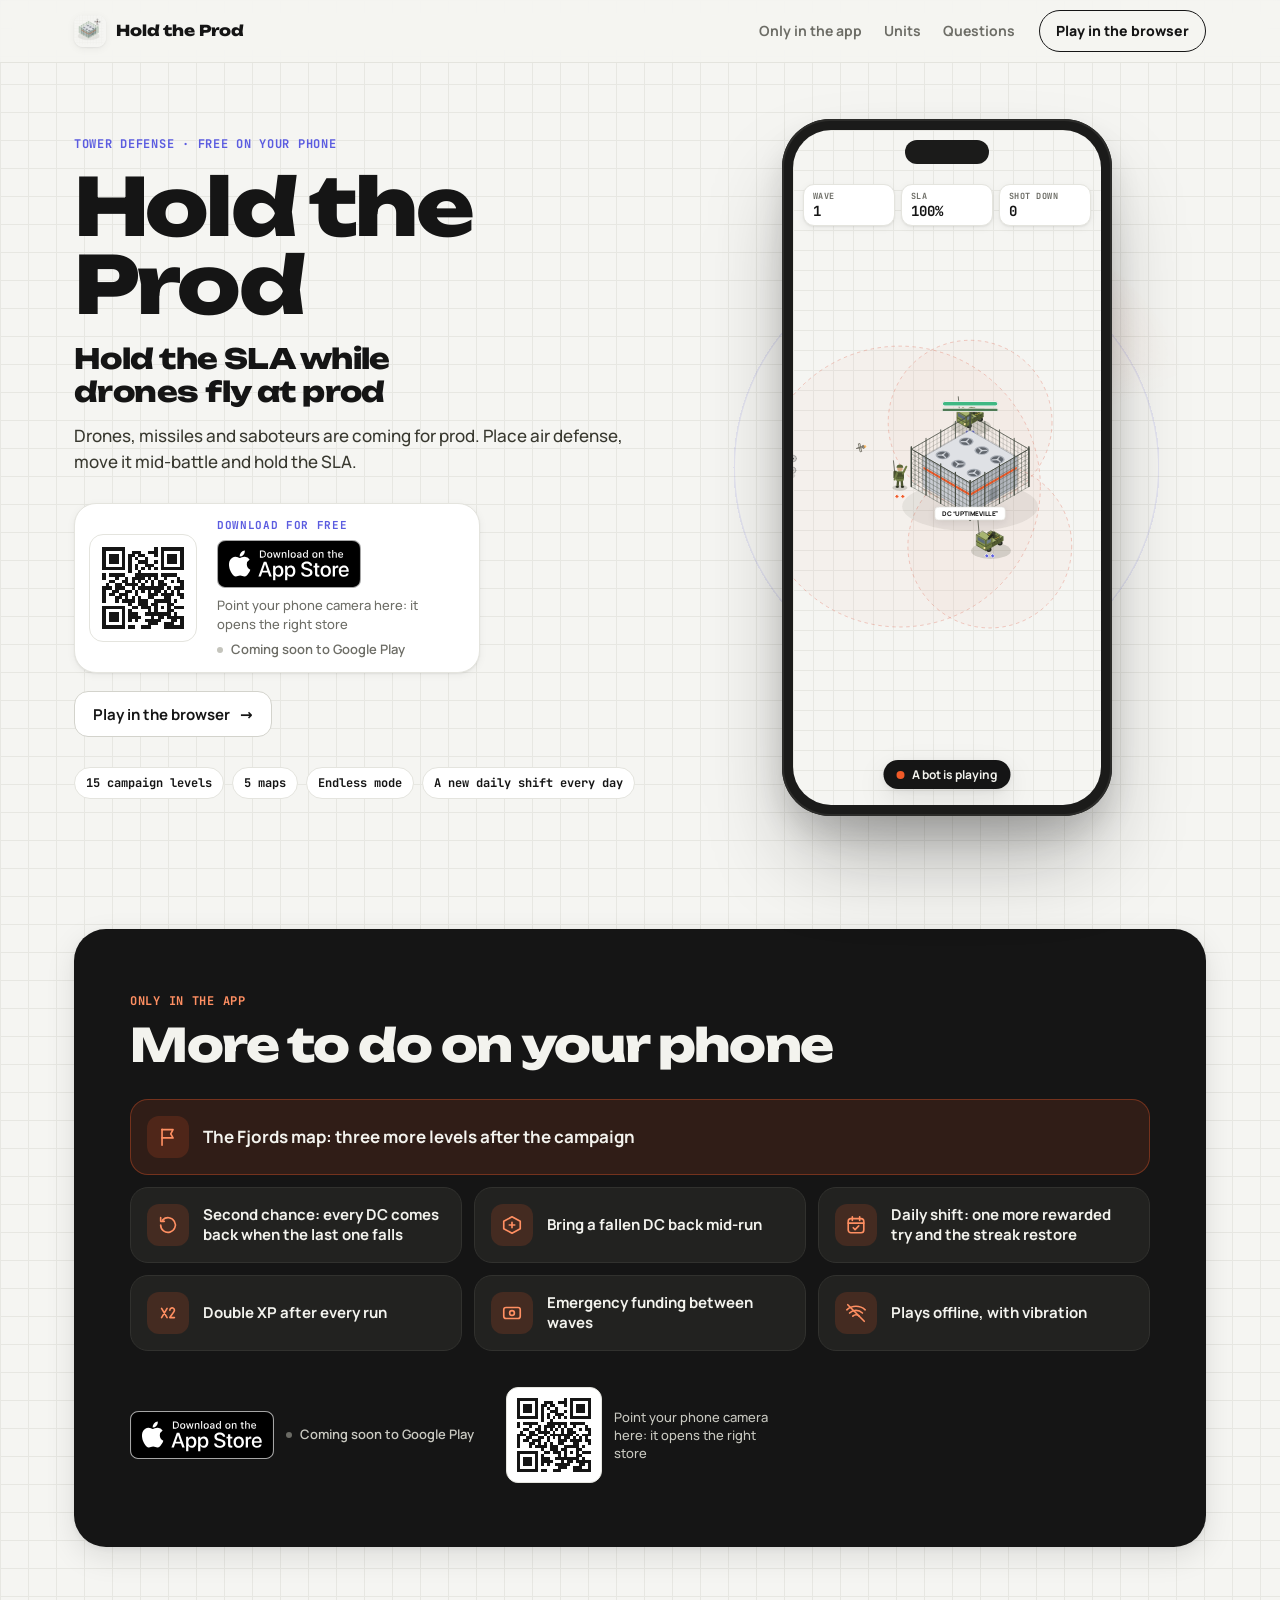
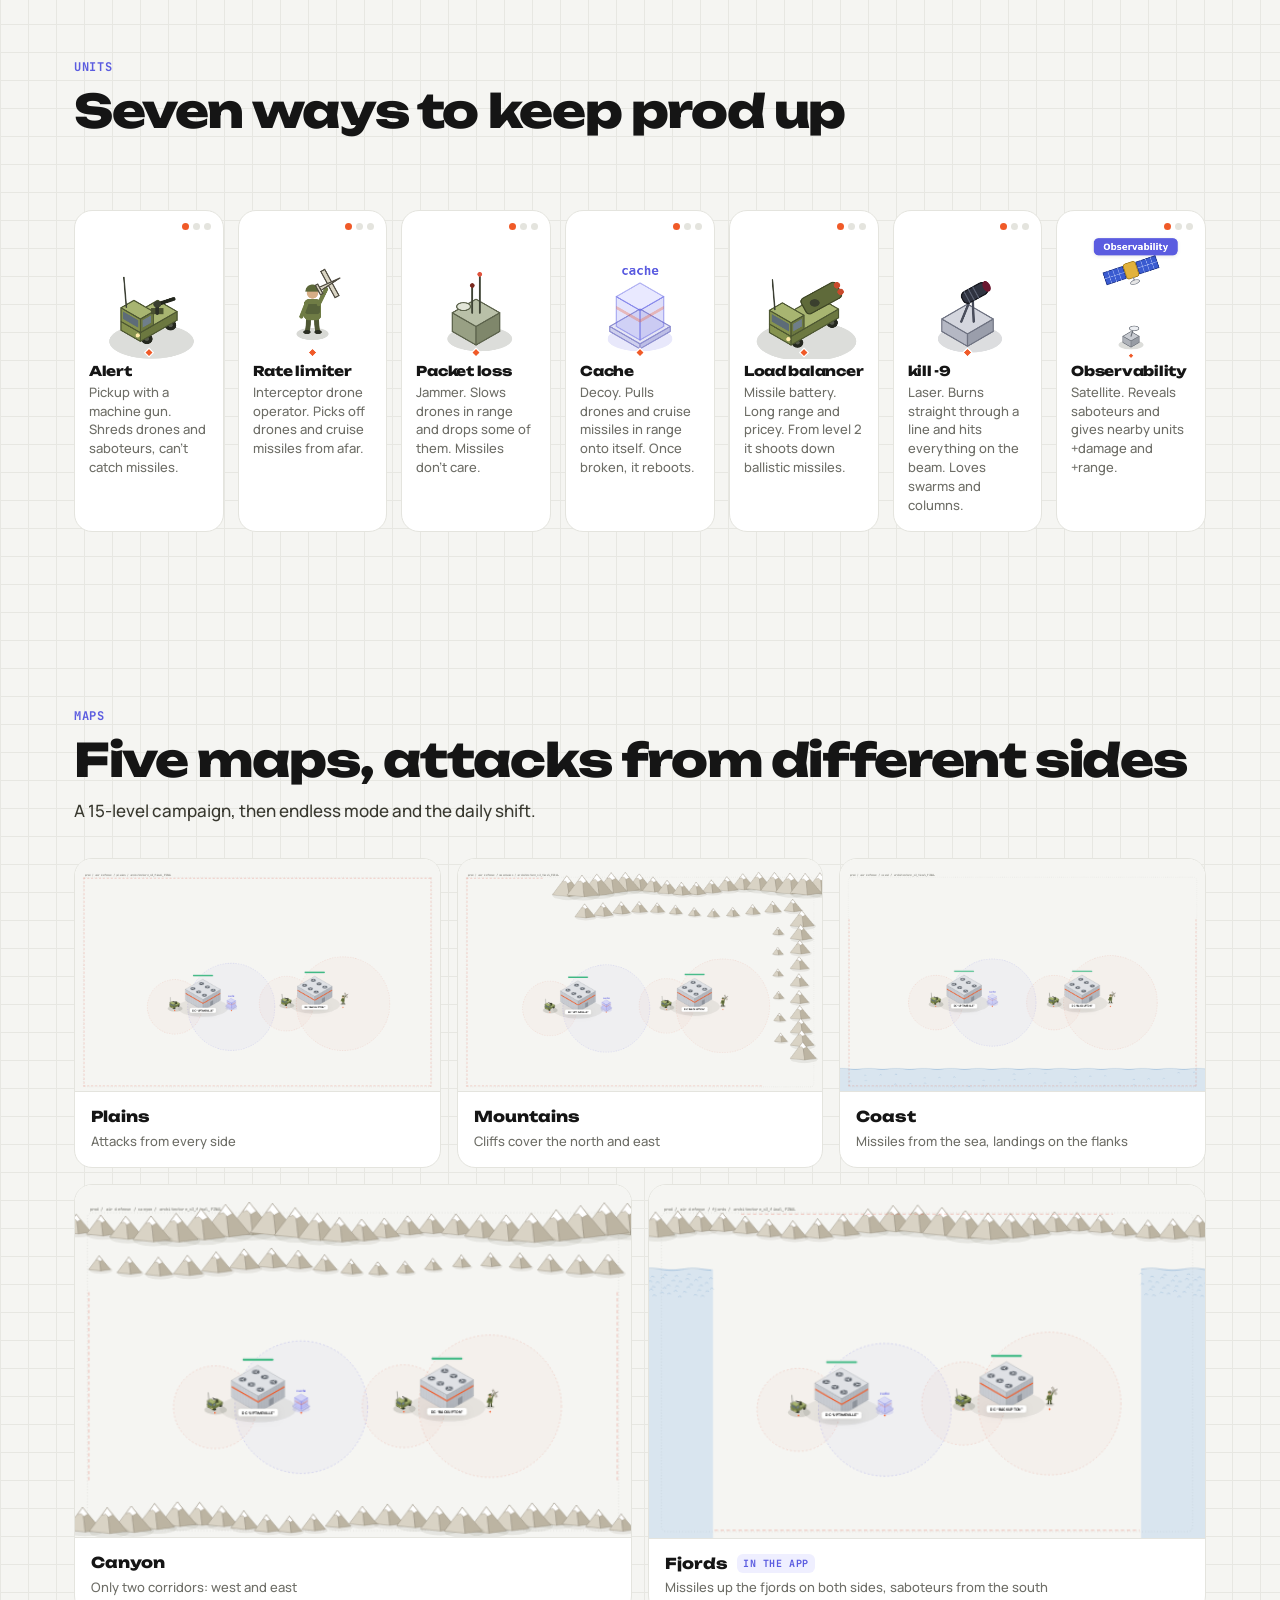
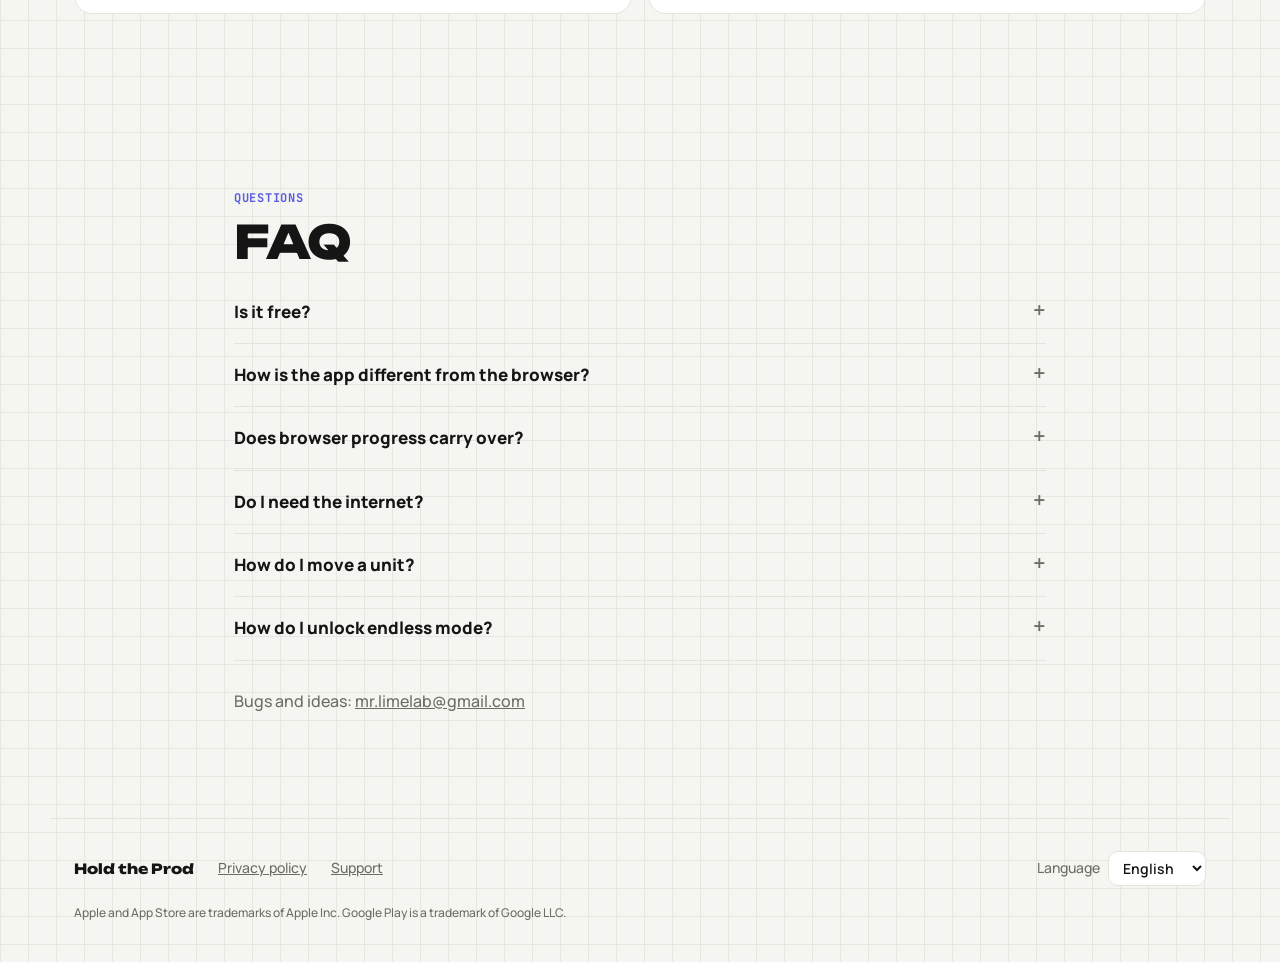
==== commit e8f3d26a: "Обновление сайта" ====
--- a/get/index.html
+++ b/get/index.html
@@ -6,8 +6,8 @@
 <meta name="robots" content="noindex">
 <title>Собес в бигтех</title>
 <link rel="icon" type="image/png" href="../assets/icon-192-Cb7BPJ0n.png">
-  <script type="module" crossorigin src="../assets/get-DKgssnjl.js"></script>
-  <link rel="modulepreload" crossorigin href="../assets/text-o81k3Hlo.js">
+  <script type="module" crossorigin src="../assets/get-DSkxIQ-B.js"></script>
+  <link rel="modulepreload" crossorigin href="../assets/text-39EB9ZWb.js">
   <link rel="stylesheet" crossorigin href="../assets/text-f6hk7N0g.css">
 </head>
 <body data-get>
@@ -17,7 +17,6 @@
   <p id="msg">Открываем стор…</p>
   <div class="get" id="stores">
     <noscript>
-      <a href="https://www.rustore.ru/catalog/app/ru.gomerge.holdtheprod">RuStore</a> ·
       <a href="https://apps.apple.com/app/id6823739955">App Store</a> ·
       <a href="https://play.google.com/store/apps/details?id=ru.gomerge.holdtheprod">Google Play</a>
     </noscript>
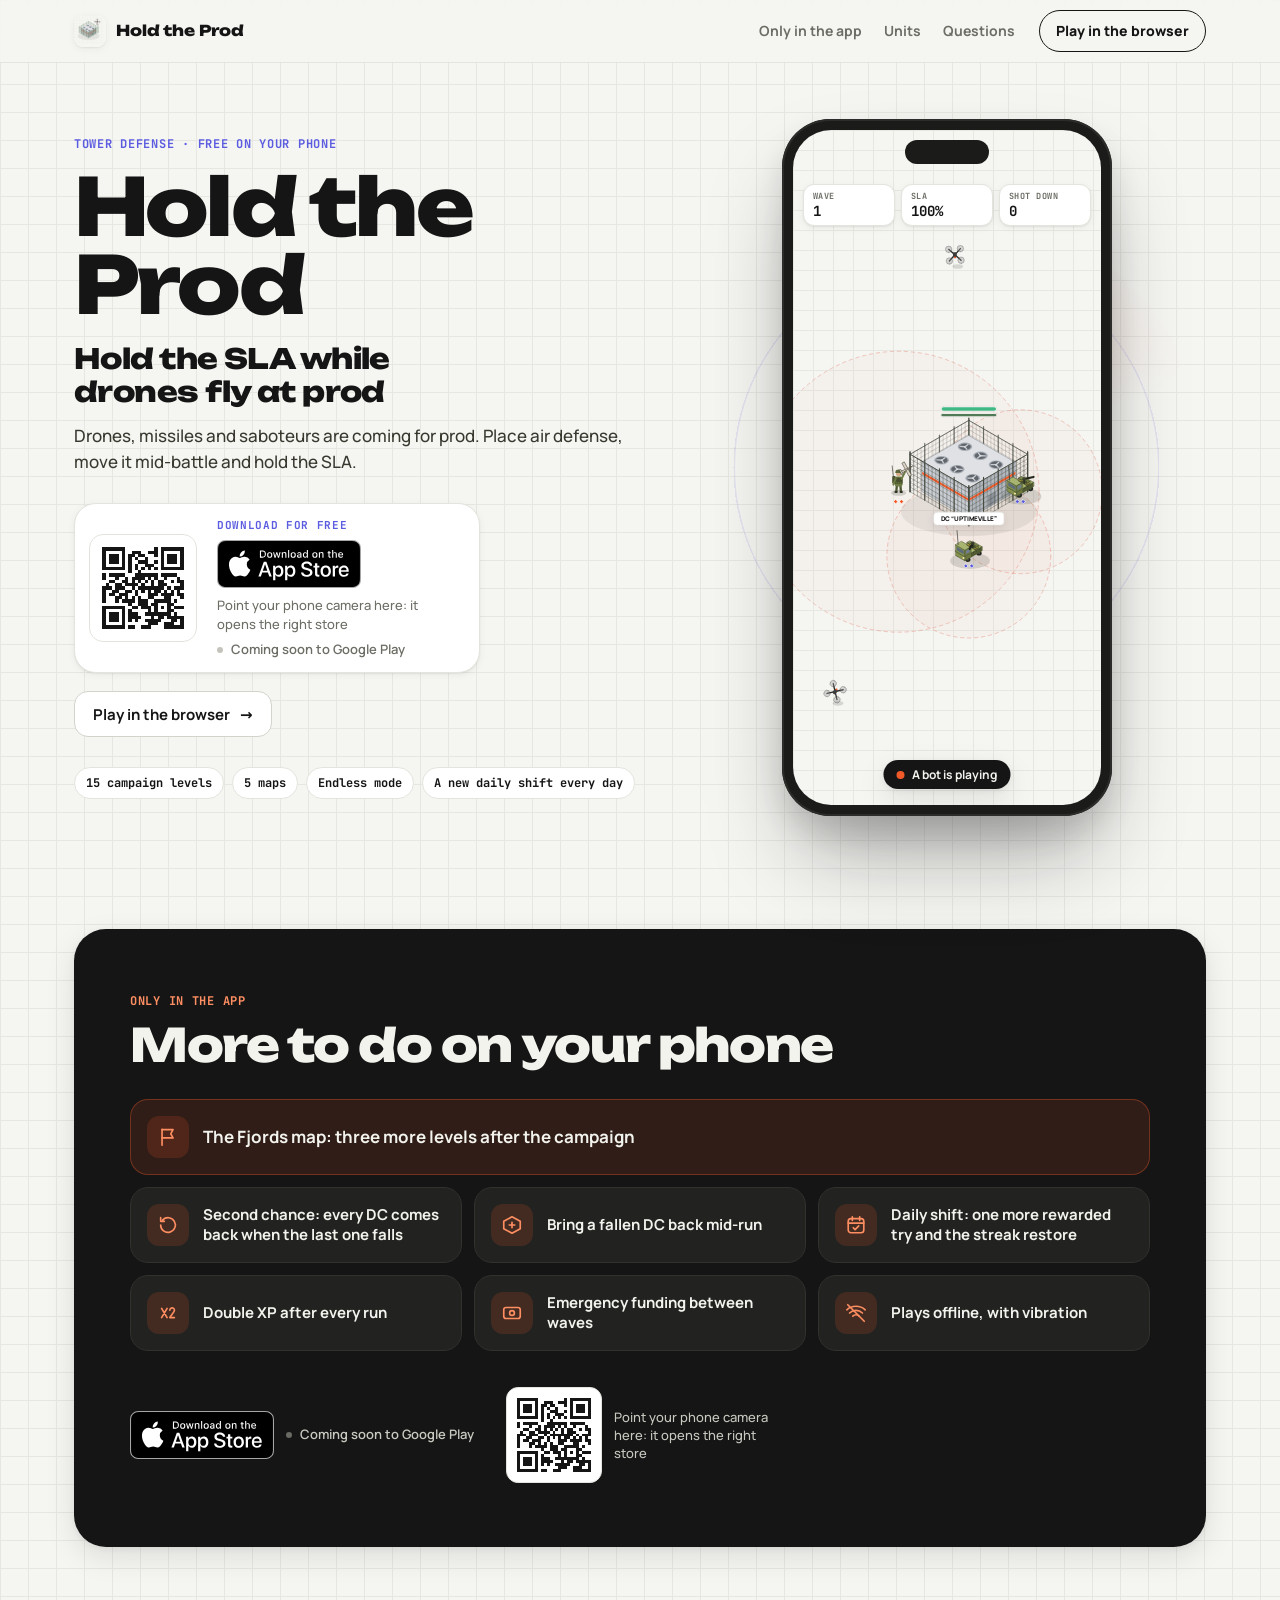
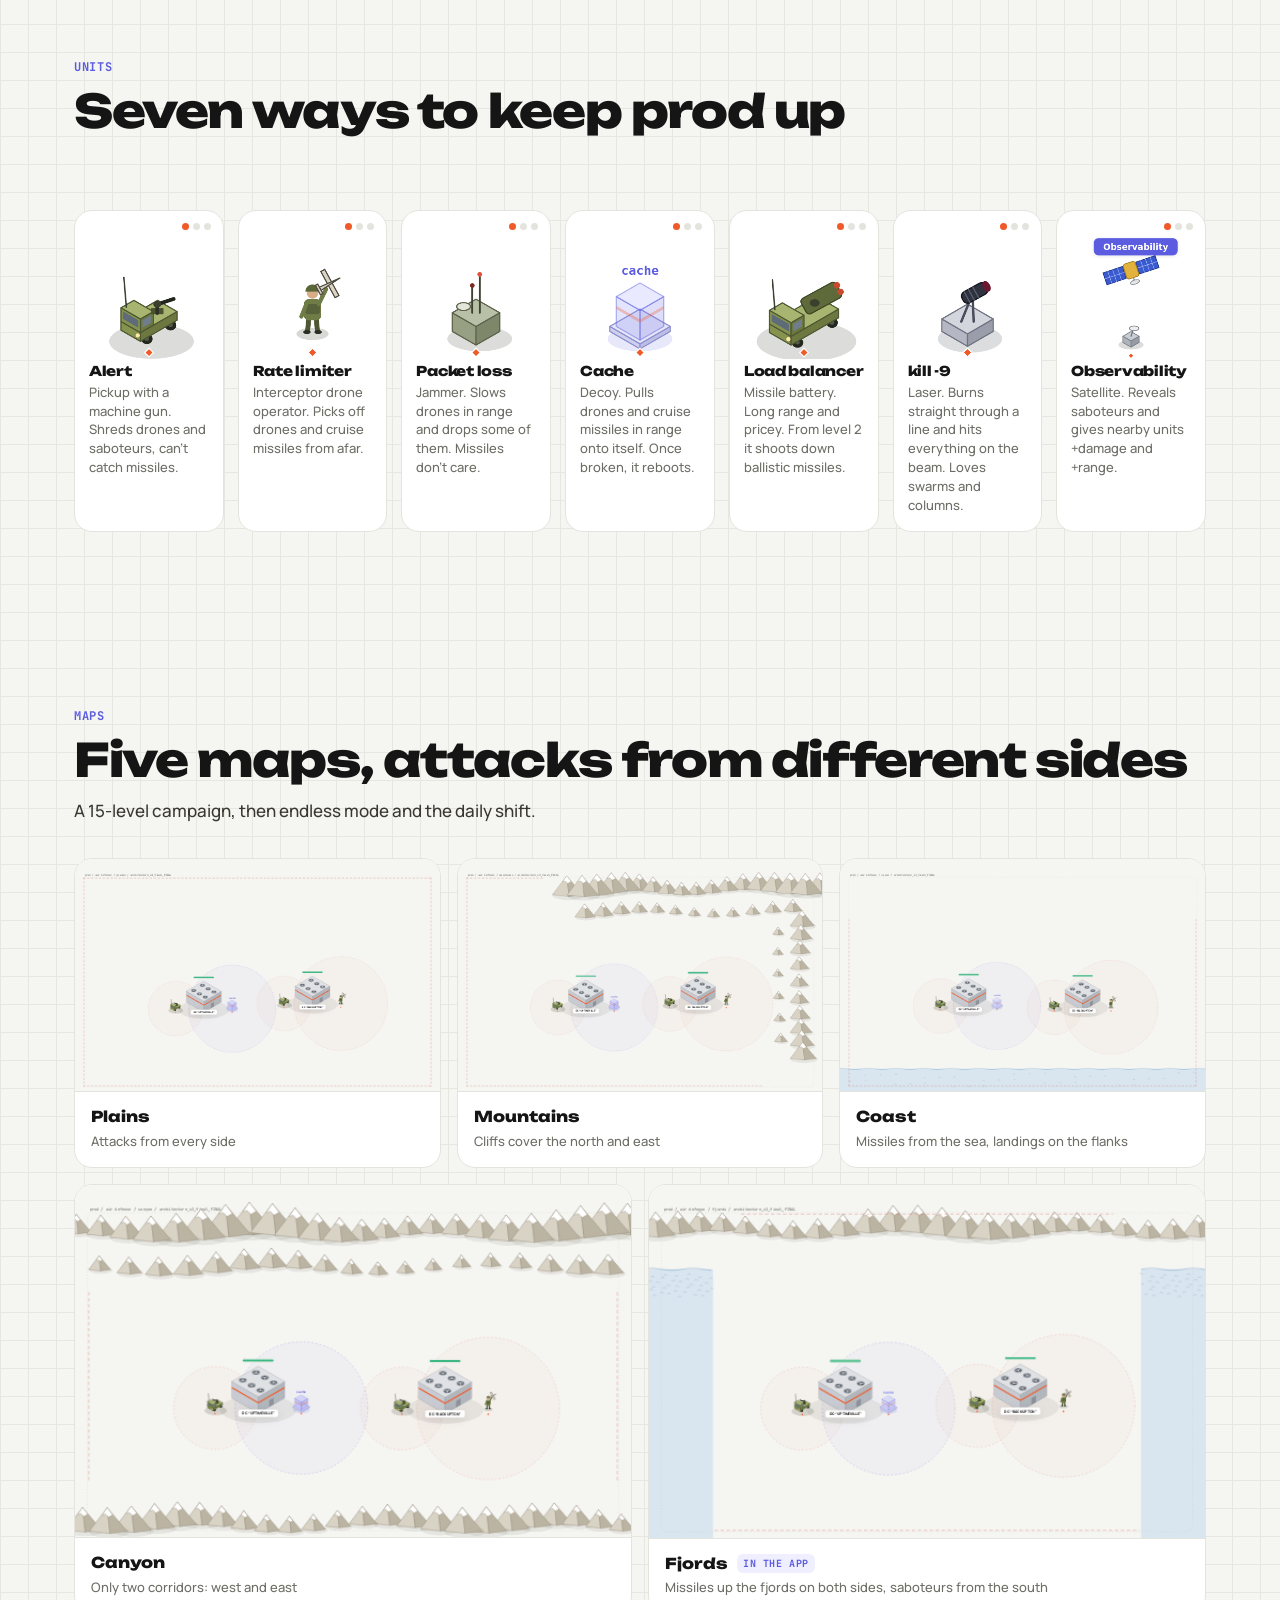
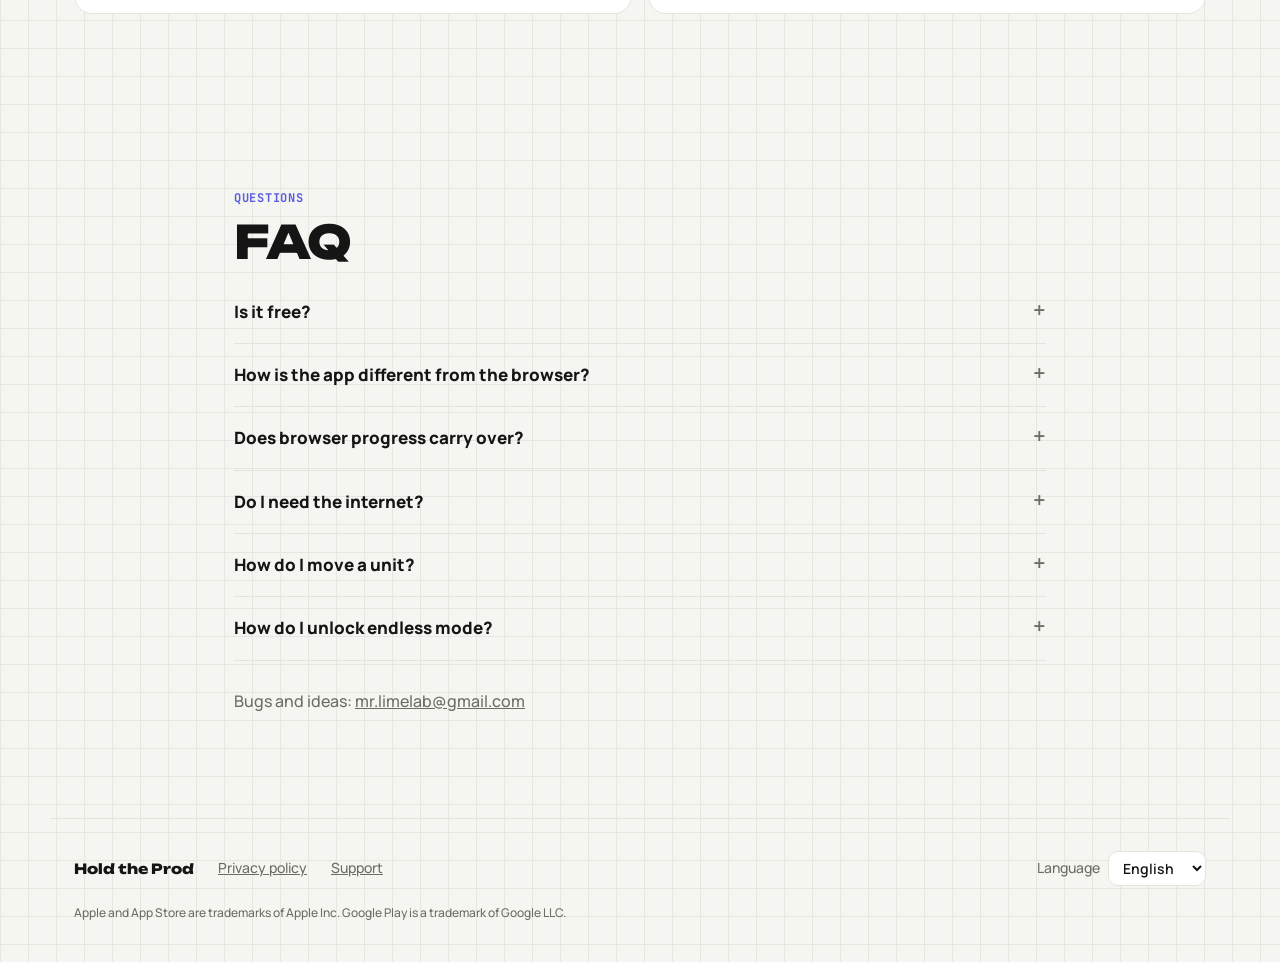
==== commit d0a52a98: "Обновление сайта" ====
--- a/get/index.html
+++ b/get/index.html
@@ -6,8 +6,8 @@
 <meta name="robots" content="noindex">
 <title>Собес в бигтех</title>
 <link rel="icon" type="image/png" href="../assets/icon-192-Cb7BPJ0n.png">
-  <script type="module" crossorigin src="../assets/get-DSkxIQ-B.js"></script>
-  <link rel="modulepreload" crossorigin href="../assets/text-39EB9ZWb.js">
+  <script type="module" crossorigin src="../assets/get-CH-4owrx.js"></script>
+  <link rel="modulepreload" crossorigin href="../assets/text-DhkRVvnt.js">
   <link rel="stylesheet" crossorigin href="../assets/text-f6hk7N0g.css">
 </head>
 <body data-get>
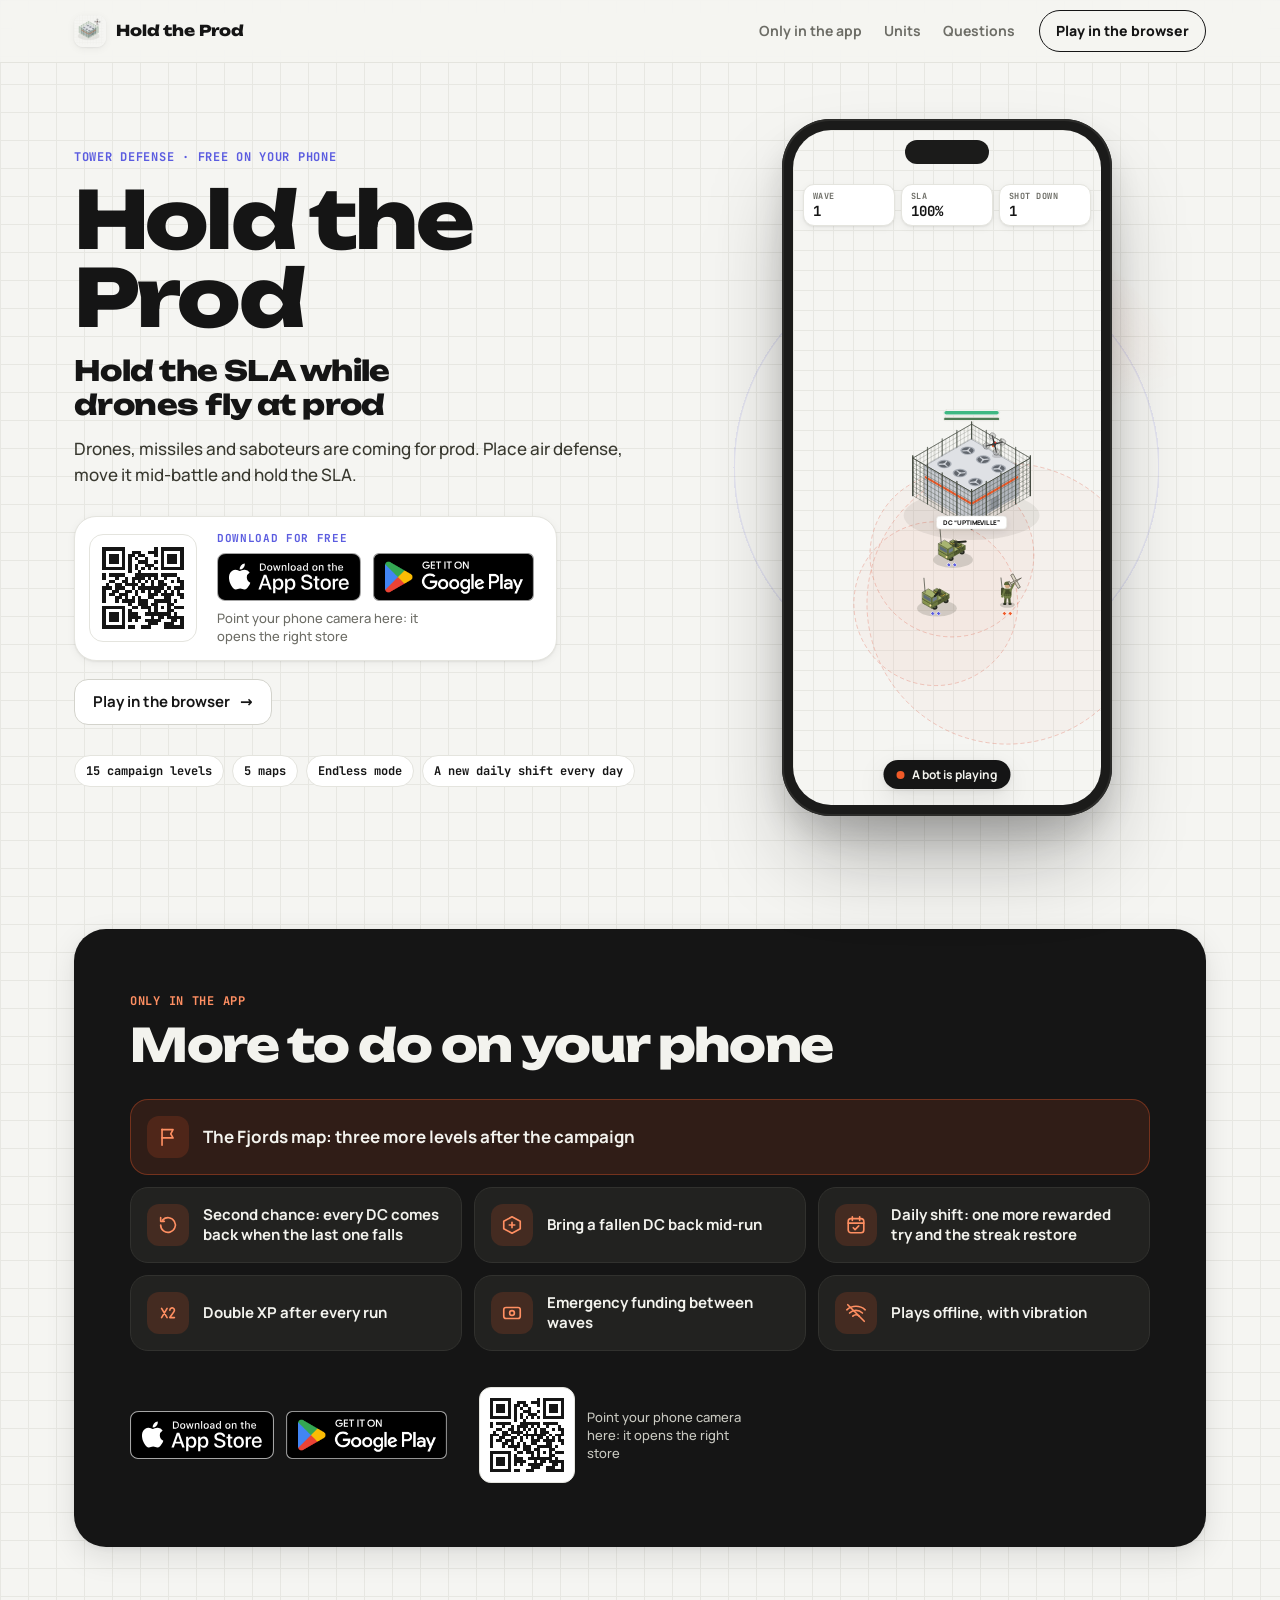
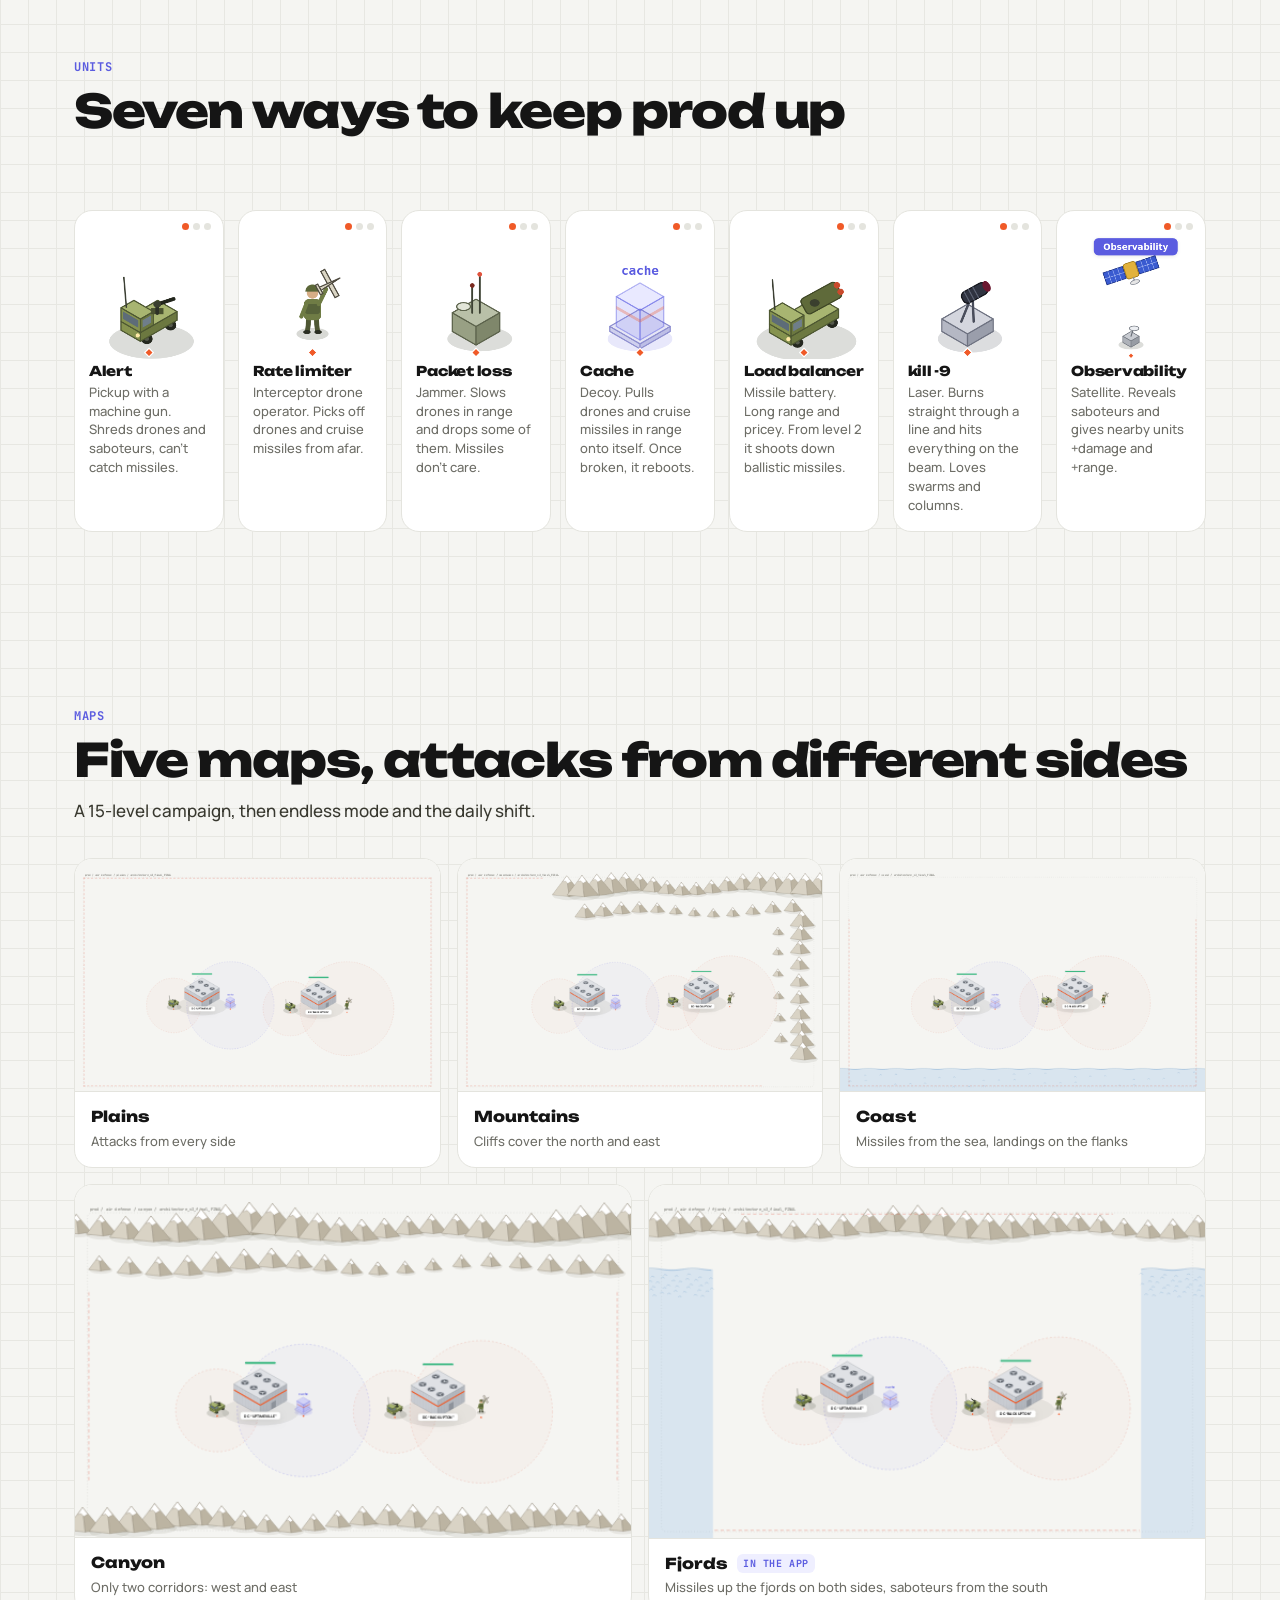
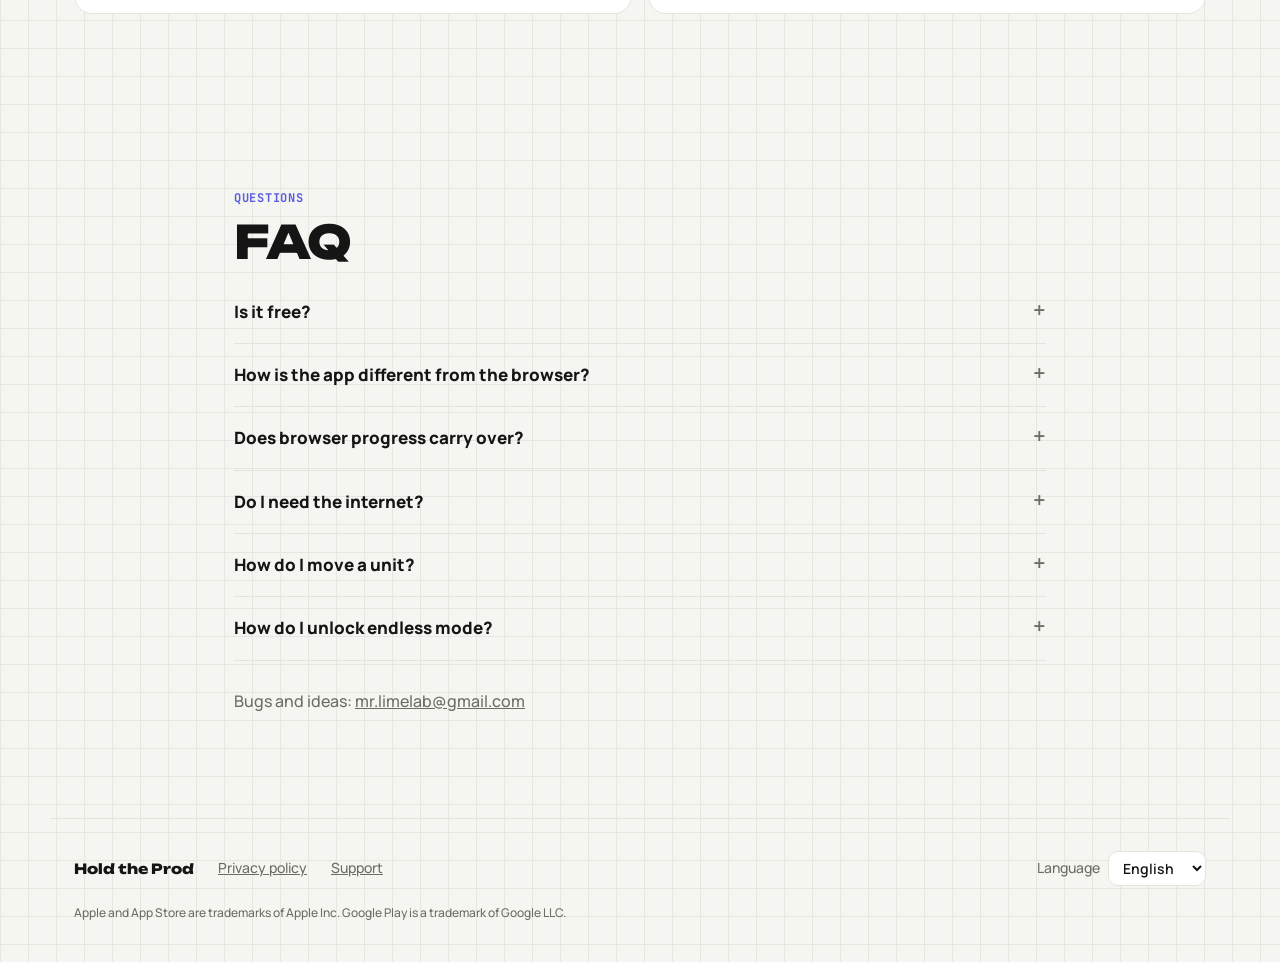
==== commit f9e537ec: "Обновление сайта" ====
--- a/get/index.html
+++ b/get/index.html
@@ -6,8 +6,8 @@
 <meta name="robots" content="noindex">
 <title>Собес в бигтех</title>
 <link rel="icon" type="image/png" href="../assets/icon-192-Cb7BPJ0n.png">
-  <script type="module" crossorigin src="../assets/get-CH-4owrx.js"></script>
-  <link rel="modulepreload" crossorigin href="../assets/text-DhkRVvnt.js">
+  <script type="module" crossorigin src="../assets/get-C08RaKAz.js"></script>
+  <link rel="modulepreload" crossorigin href="../assets/text-Dy-qrlNk.js">
   <link rel="stylesheet" crossorigin href="../assets/text-f6hk7N0g.css">
 </head>
 <body data-get>
